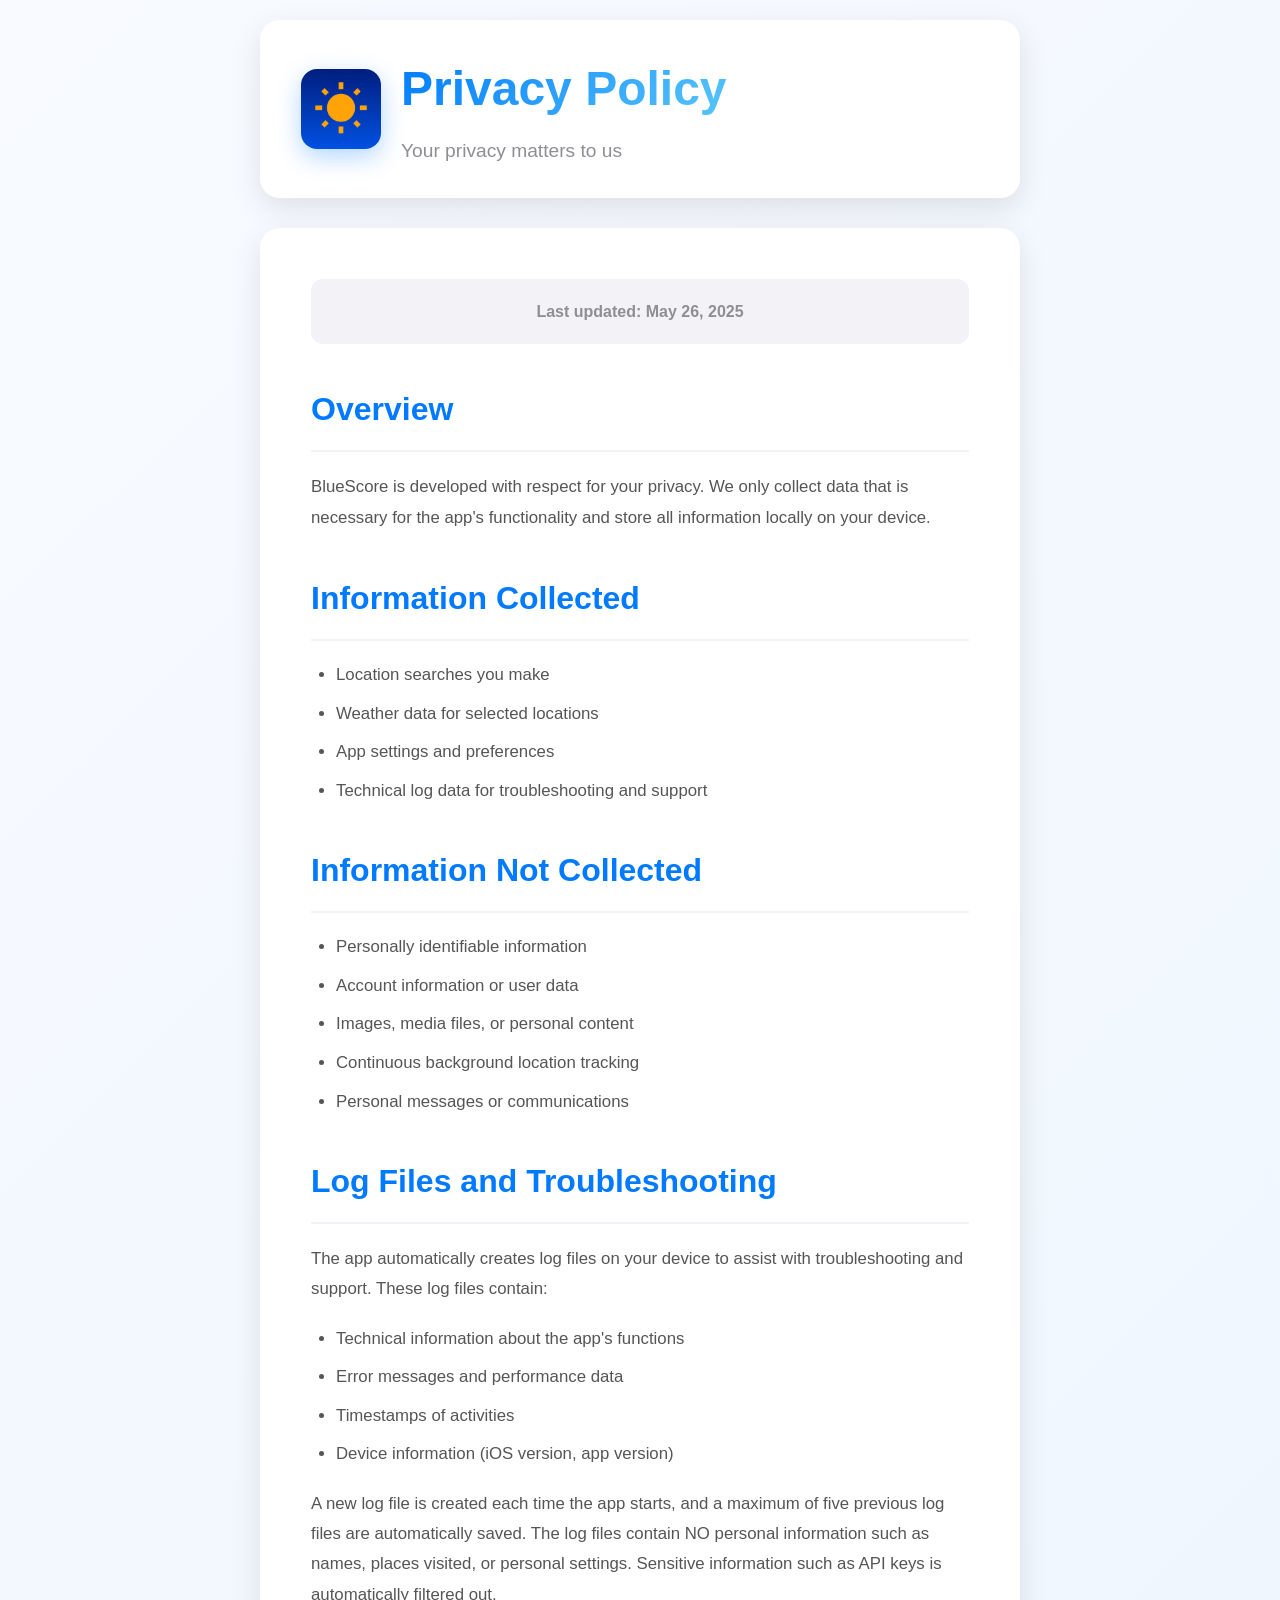
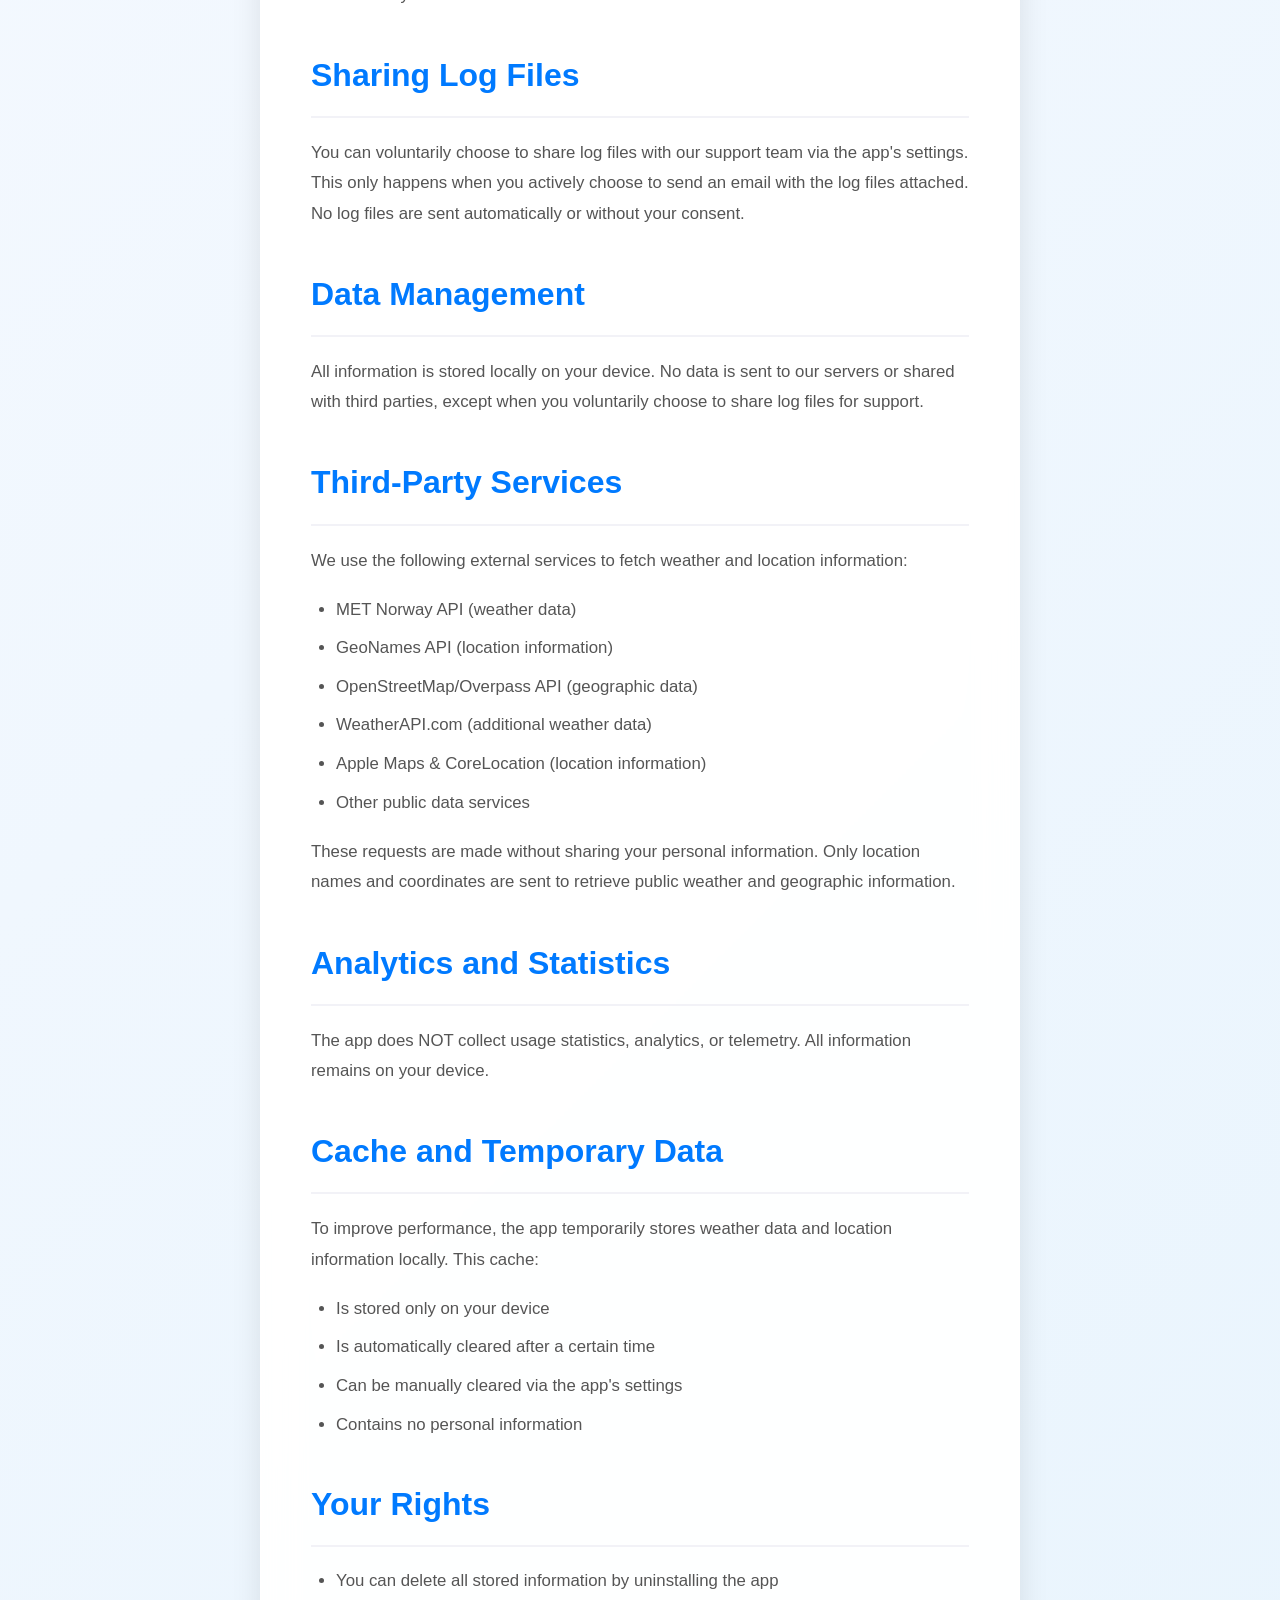
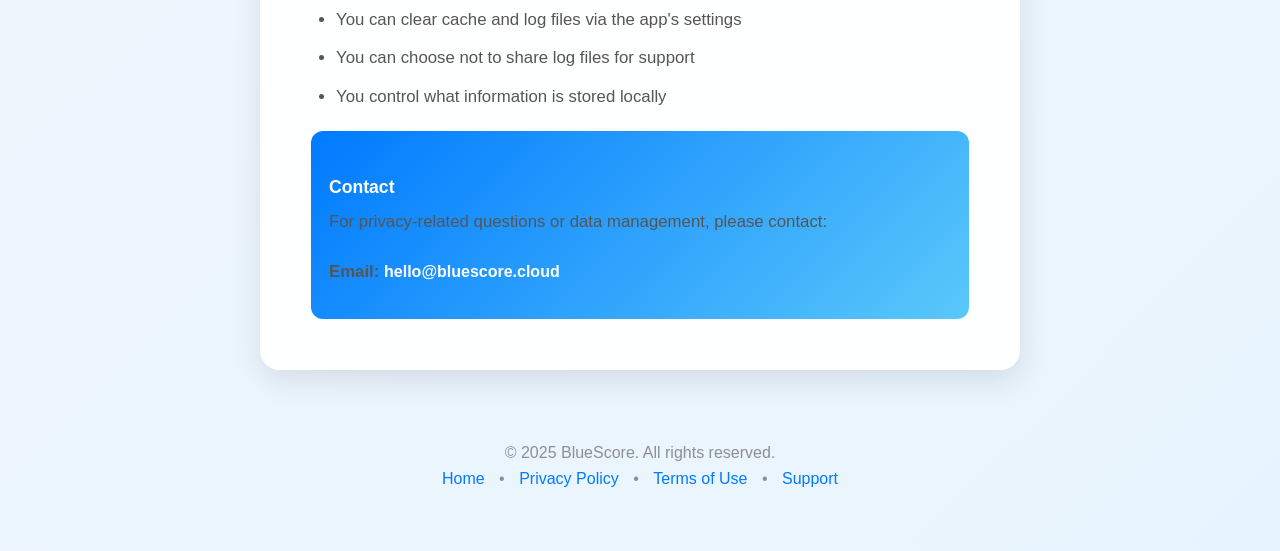
==== privacypolicy/index.html @ 76e1cf0b "Update index.html" ====
<!DOCTYPE html>
<html lang="en">
<head>
    <meta charset="UTF-8">
    <meta name="viewport" content="width=device-width, initial-scale=1.0">
    <title>Privacy Policy - BlueScore</title>
    <meta name="description" content="BlueScore Privacy Policy - Learn how we protect your privacy and handle data in our weather and travel app.">
    
    <!-- Open Graph / Facebook -->
    <meta property="og:type" content="website">
    <meta property="og:url" content="https://www.bluescore.cloud/privacypolicy/">
    <meta property="og:title" content="Privacy Policy - BlueScore">
    <meta property="og:description" content="BlueScore Privacy Policy - Learn how we protect your privacy and handle data in our weather and travel app.">
    <meta property="og:image" content="https://www.bluescore.cloud/BlueScore-iOS.png">

    <!-- Twitter -->
    <meta property="twitter:card" content="summary_large_image">
    <meta property="twitter:url" content="https://www.bluescore.cloud/privacypolicy/">
    <meta property="twitter:title" content="Privacy Policy - BlueScore">
    <meta property="twitter:description" content="BlueScore Privacy Policy - Learn how we protect your privacy and handle data in our weather and travel app.">
    <meta property="twitter:image" content="https://www.bluescore.cloud/BlueScore-iOS.png">

    <style>
        :root {
            --primary-blue: #007AFF;
            --secondary-blue: #5AC8FA;
            --dark-blue: #0051D5;
            --light-gray: #F2F2F7;
            --medium-gray: #8E8E93;
            --dark-gray: #1C1C1E;
            --white: #FFFFFF;
            --gradient: linear-gradient(135deg, var(--primary-blue) 0%, var(--secondary-blue) 100%);
        }

        * {
            margin: 0;
            padding: 0;
            box-sizing: border-box;
        }

        body {
            font-family: -apple-system, BlinkMacSystemFont, 'Segoe UI', Roboto, Oxygen, Ubuntu, Cantarell, sans-serif;
            line-height: 1.6;
            color: var(--dark-gray);
            background: linear-gradient(135deg, #f8faff 0%, #e8f4fd 100%);
            min-height: 100vh;
        }

        .container {
            max-width: 800px;
            margin: 0 auto;
            padding: 20px;
        }

        /* Header */
        .header {
            background: rgba(255, 255, 255, 0.95);
            backdrop-filter: blur(20px);
            border-radius: 20px;
            padding: 30px 40px;
            margin-bottom: 30px;
            box-shadow: 0 10px 30px rgba(0, 0, 0, 0.1);
            border: 1px solid rgba(255, 255, 255, 0.2);
            display: flex;
            align-items: center;
            gap: 20px;
        }

        .app-icon {
            width: 80px;
            height: 80px;
            border-radius: 16px;
            box-shadow: 0 8px 25px rgba(0, 122, 255, 0.3);
        }

        .header-content h1 {
            font-size: 3rem;
            font-weight: 800;
            background: var(--gradient);
            -webkit-background-clip: text;
            -webkit-text-fill-color: transparent;
            background-clip: text;
            margin-bottom: 8px;
        }

        .header-content p {
            color: var(--medium-gray);
            font-size: 1.2rem;
            font-weight: 500;
        }

        /* Main Content */
        .content {
            background: rgba(255, 255, 255, 0.95);
            backdrop-filter: blur(20px);
            border-radius: 20px;
            padding: 50px;
            box-shadow: 0 10px 30px rgba(0, 0, 0, 0.1);
            border: 1px solid rgba(255, 255, 255, 0.2);
            margin-bottom: 30px;
        }

        .content h2 {
            color: var(--primary-blue);
            font-size: 2rem;
            font-weight: 700;
            margin: 40px 0 20px 0;
            padding-bottom: 15px;
            border-bottom: 2px solid var(--light-gray);
        }

        .content h2:first-child {
            margin-top: 0;
        }

        .content h3 {
            color: var(--dark-gray);
            font-size: 1.4rem;
            font-weight: 600;
            margin: 30px 0 15px 0;
        }

        .content p {
            margin-bottom: 20px;
            color: #555;
            line-height: 1.8;
            font-size: 1.05rem;
        }

        .content ul {
            margin: 20px 0;
            padding-left: 25px;
        }

        .content li {
            margin-bottom: 10px;
            color: #555;
            line-height: 1.7;
            font-size: 1.05rem;
        }

        .last-updated {
            background: var(--light-gray);
            padding: 20px;
            border-radius: 12px;
            margin-bottom: 30px;
            font-weight: 600;
            color: var(--medium-gray);
            text-align: center;
        }

        .contact-info {
            background: var(--gradient);
            color: white;
            padding: 12px 18px;
            border-radius: 12px;
            margin-top: 15px;
        }

        .contact-info h3 {
            margin-bottom: 5px;
            color: white;
            font-size: 1.1rem;
        }

        .contact-info a {
            color: white;
            text-decoration: none;
            font-weight: 600;
            font-size: 1rem;
        }

        .contact-info a:hover {
            text-decoration: underline;
        }

        /* Footer */
        .footer {
            text-align: center;
            padding: 40px 20px;
            color: var(--medium-gray);
        }

        .footer a {
            color: var(--primary-blue);
            text-decoration: none;
            margin: 0 10px;
            font-weight: 500;
            transition: color 0.3s ease;
        }

        .footer a:hover {
            color: var(--dark-blue);
            text-decoration: underline;
        }

        /* Responsive Design */
        @media (max-width: 768px) {
            .container {
                padding: 15px;
            }

            .header {
                padding: 25px;
                flex-direction: column;
                text-align: center;
            }

            .header-content h1 {
                font-size: 2.2rem;
            }

            .content {
                padding: 30px;
            }

            .content h2 {
                font-size: 1.6rem;
            }
        }

        @media (max-width: 480px) {
            .header-content h1 {
                font-size: 1.8rem;
            }

            .content {
                padding: 25px;
            }

            .content h2 {
                font-size: 1.4rem;
            }
        }
    </style>
</head>
<body>
    <div class="container">
        <!-- Header -->
        <div class="header">
            <img src="BlueScore-iOS.png" alt="BlueScore App Icon" class="app-icon">
            <div class="header-content">
                <h1>Privacy Policy</h1>
                <p>Your privacy matters to us</p>
            </div>
        </div>

        <!-- Main Content -->
        <div class="content">
            <div class="last-updated">
                Last updated: May 26, 2025
            </div>

            <h2>Overview</h2>
            <p>BlueScore is developed with respect for your privacy. We only collect data that is necessary for the app's functionality and store all information locally on your device.</p>

            <h2>Information Collected</h2>
            <ul>
                <li>Location searches you make</li>
                <li>Weather data for selected locations</li>
                <li>App settings and preferences</li>
                <li>Technical log data for troubleshooting and support</li>
            </ul>

            <h2>Information Not Collected</h2>
            <ul>
                <li>Personally identifiable information</li>
                <li>Account information or user data</li>
                <li>Images, media files, or personal content</li>
                <li>Continuous background location tracking</li>
                <li>Personal messages or communications</li>
            </ul>

            <h2>Log Files and Troubleshooting</h2>
            <p>The app automatically creates log files on your device to assist with troubleshooting and support. These log files contain:</p>
            <ul>
                <li>Technical information about the app's functions</li>
                <li>Error messages and performance data</li>
                <li>Timestamps of activities</li>
                <li>Device information (iOS version, app version)</li>
            </ul>
            <p>A new log file is created each time the app starts, and a maximum of five previous log files are automatically saved. The log files contain NO personal information such as names, places visited, or personal settings. Sensitive information such as API keys is automatically filtered out.</p>

            <h2>Sharing Log Files</h2>
            <p>You can voluntarily choose to share log files with our support team via the app's settings. This only happens when you actively choose to send an email with the log files attached. No log files are sent automatically or without your consent.</p>

            <h2>Data Management</h2>
            <p>All information is stored locally on your device. No data is sent to our servers or shared with third parties, except when you voluntarily choose to share log files for support.</p>

            <h2>Third-Party Services</h2>
            <p>We use the following external services to fetch weather and location information:</p>
            <ul>
                <li>MET Norway API (weather data)</li>
                <li>GeoNames API (location information)</li>
                <li>OpenStreetMap/Overpass API (geographic data)</li>
                <li>WeatherAPI.com (additional weather data)</li>
                <li>Apple Maps & CoreLocation (location information)</li>
                <li>Other public data services</li>
            </ul>
            <p>These requests are made without sharing your personal information. Only location names and coordinates are sent to retrieve public weather and geographic information.</p>

            <h2>Analytics and Statistics</h2>
            <p>The app does NOT collect usage statistics, analytics, or telemetry. All information remains on your device.</p>

            <h2>Cache and Temporary Data</h2>
            <p>To improve performance, the app temporarily stores weather data and location information locally. This cache:</p>
            <ul>
                <li>Is stored only on your device</li>
                <li>Is automatically cleared after a certain time</li>
                <li>Can be manually cleared via the app's settings</li>
                <li>Contains no personal information</li>
            </ul>

            <h2>Your Rights</h2>
            <ul>
                <li>You can delete all stored information by uninstalling the app</li>
                <li>You can clear cache and log files via the app's settings</li>
                <li>You can choose not to share log files for support</li>
                <li>You control what information is stored locally</li>
            </ul>

            <div class="contact-info">
                <h3>Contact</h3>
                <p>For privacy-related questions or data management, please contact:</p>
                <p><strong>Email:</strong> <a href="mailto:hello@bluescore.cloud">hello@bluescore.cloud</a></p>
            </div>
        </div>

        <!-- Footer -->
        <div class="footer">
            <p>&copy; 2025 BlueScore. All rights reserved.</p>
            <p>
                <a href="../">Home</a> •
                <a href="https://www.bluescore.cloud/privacypolicy/">Privacy Policy</a> •
                <a href="https://www.bluescore.cloud/terms/">Terms of Use</a> •
                <a href="https://www.bluescore.cloud/support/">Support</a>
            </p>
        </div>
    </div>
</body>
</html>
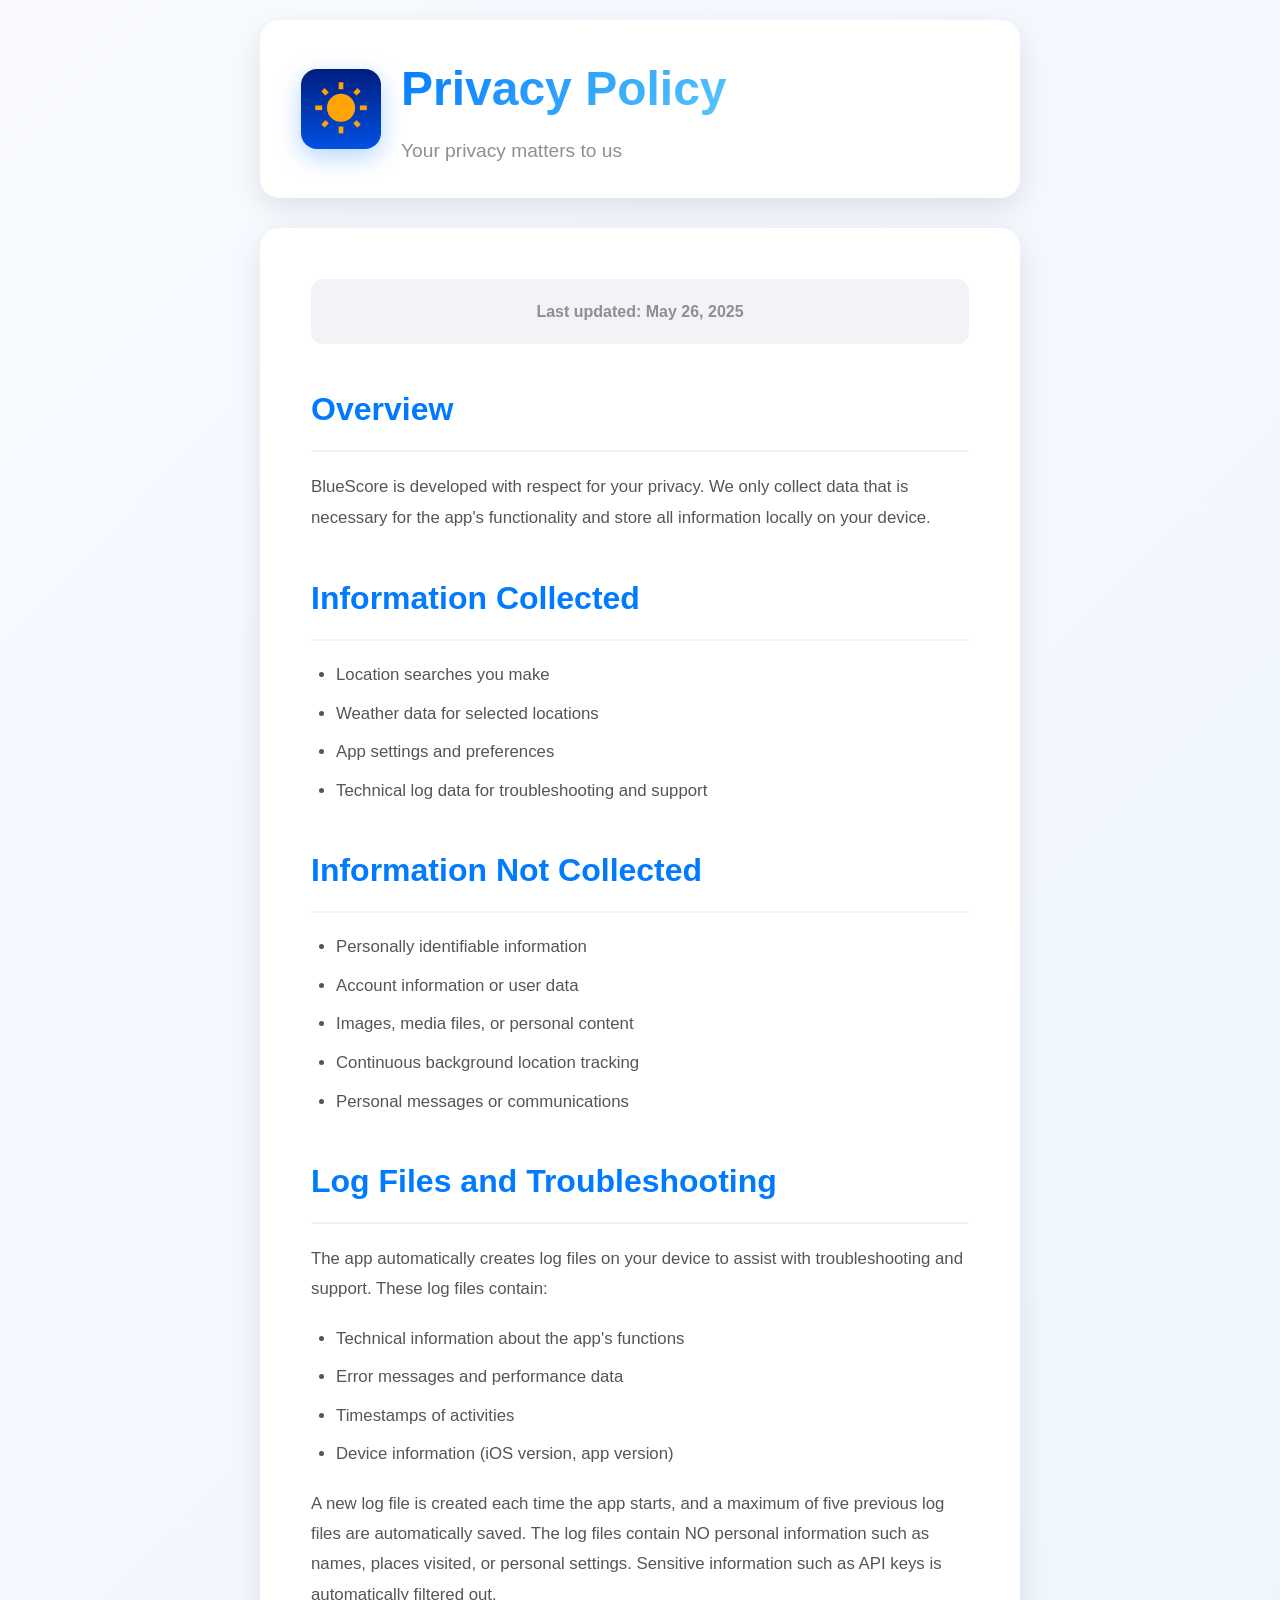
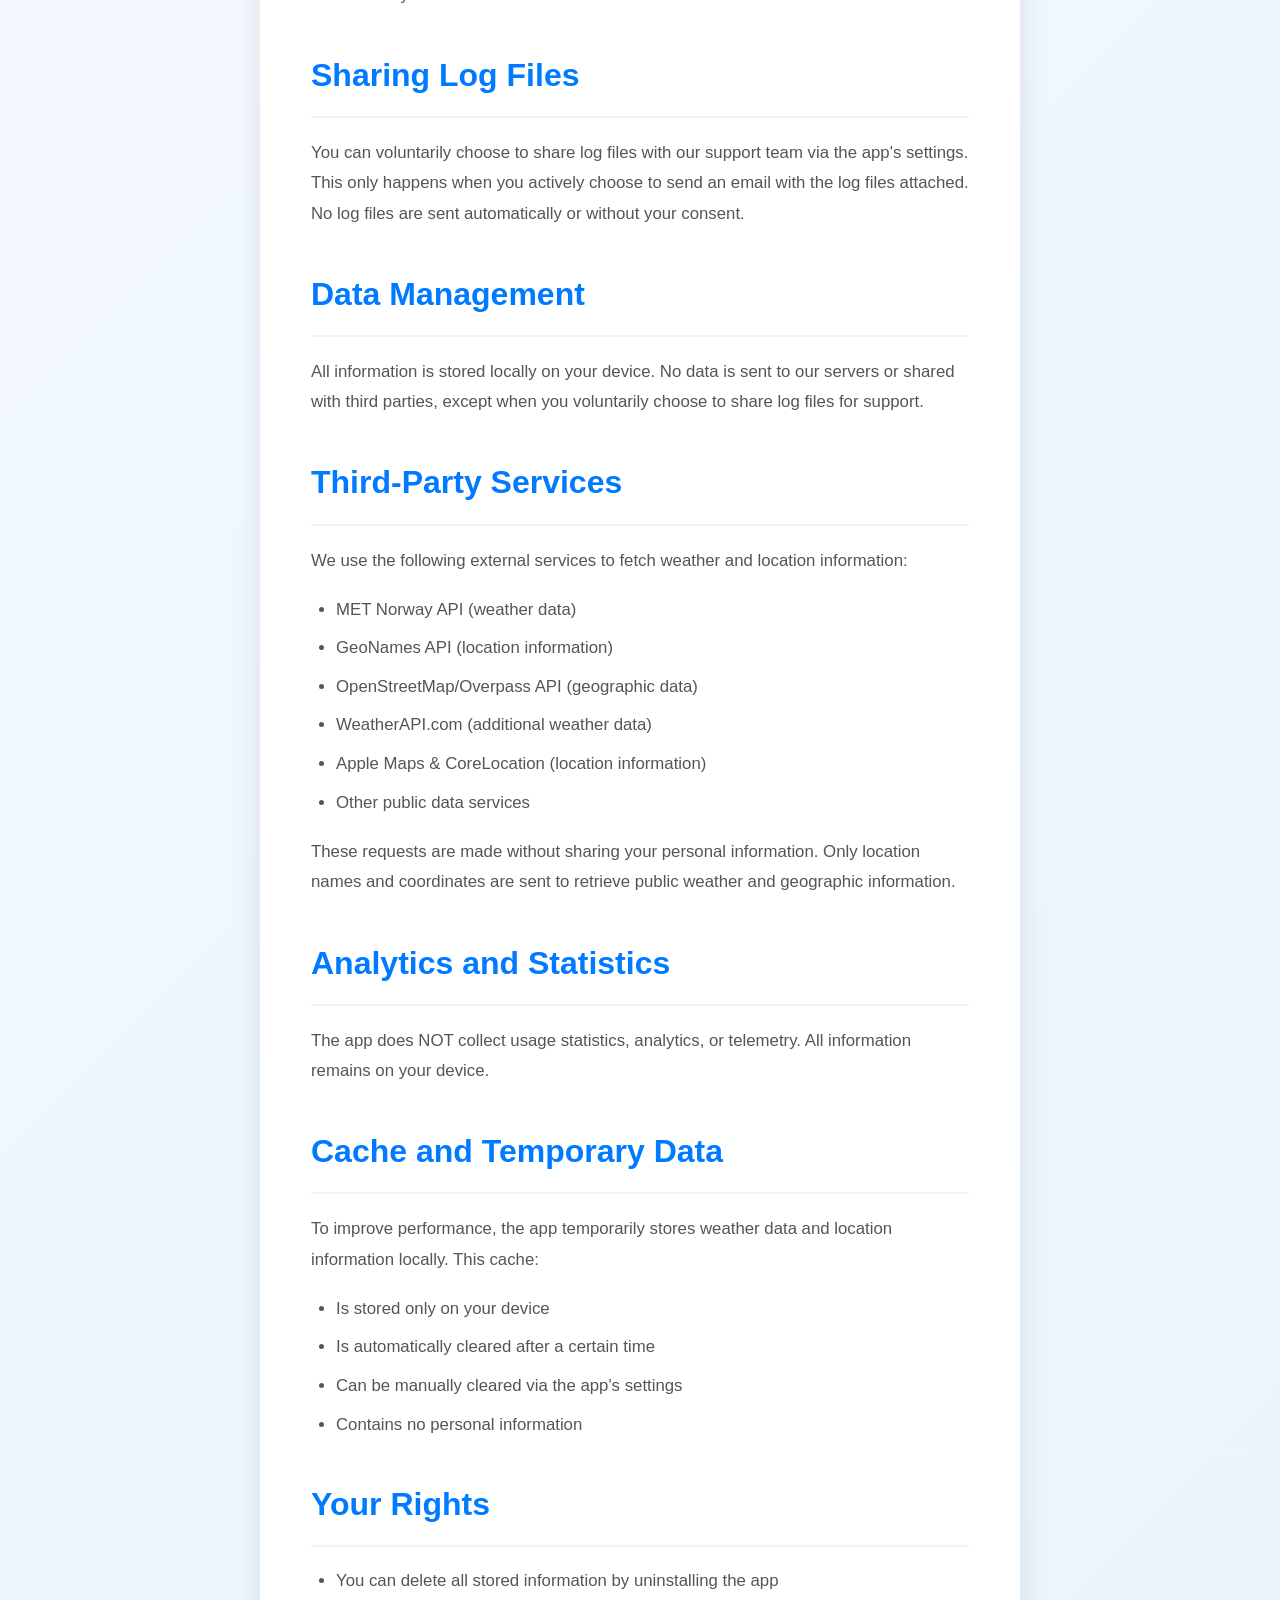
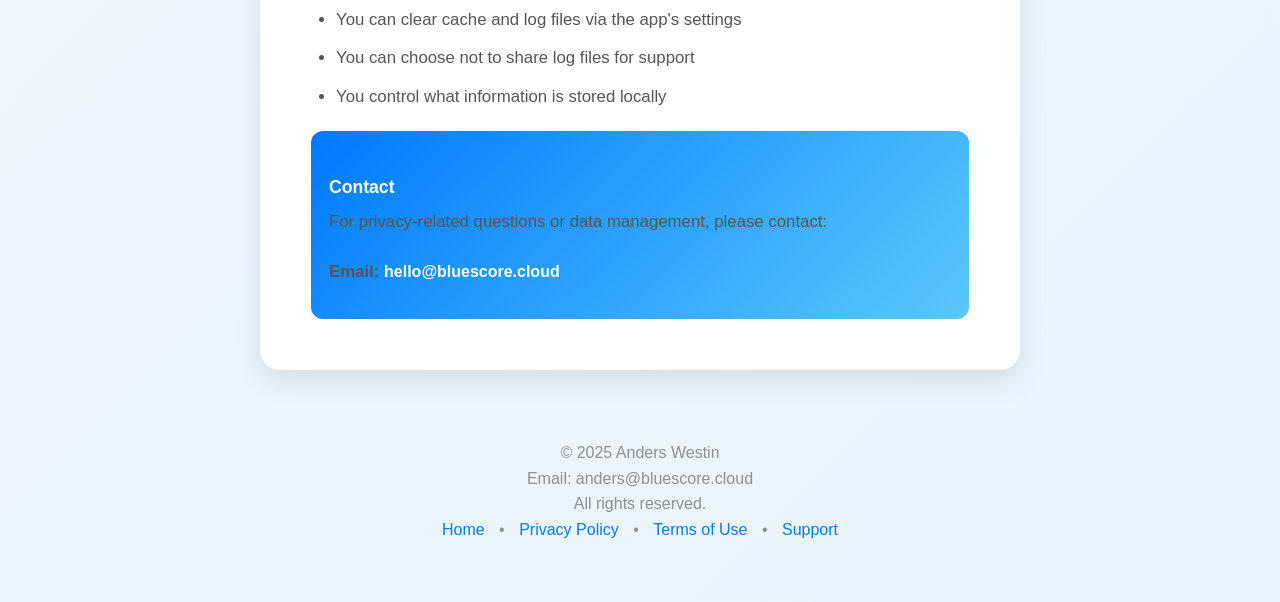
==== commit b35a7a5d: "Update index.html" ====
--- a/privacypolicy/index.html
+++ b/privacypolicy/index.html
@@ -328,7 +328,9 @@
 
         <!-- Footer -->
         <div class="footer">
-            <p>&copy; 2025 BlueScore. All rights reserved.</p>
+            <p>&copy; 2025 Anders Westin</p>
+            <p>Email: anders@bluescore.cloud</p>
+            <p>All rights reserved.</p>
             <p>
                 <a href="../">Home</a> •
                 <a href="https://www.bluescore.cloud/privacypolicy/">Privacy Policy</a> •
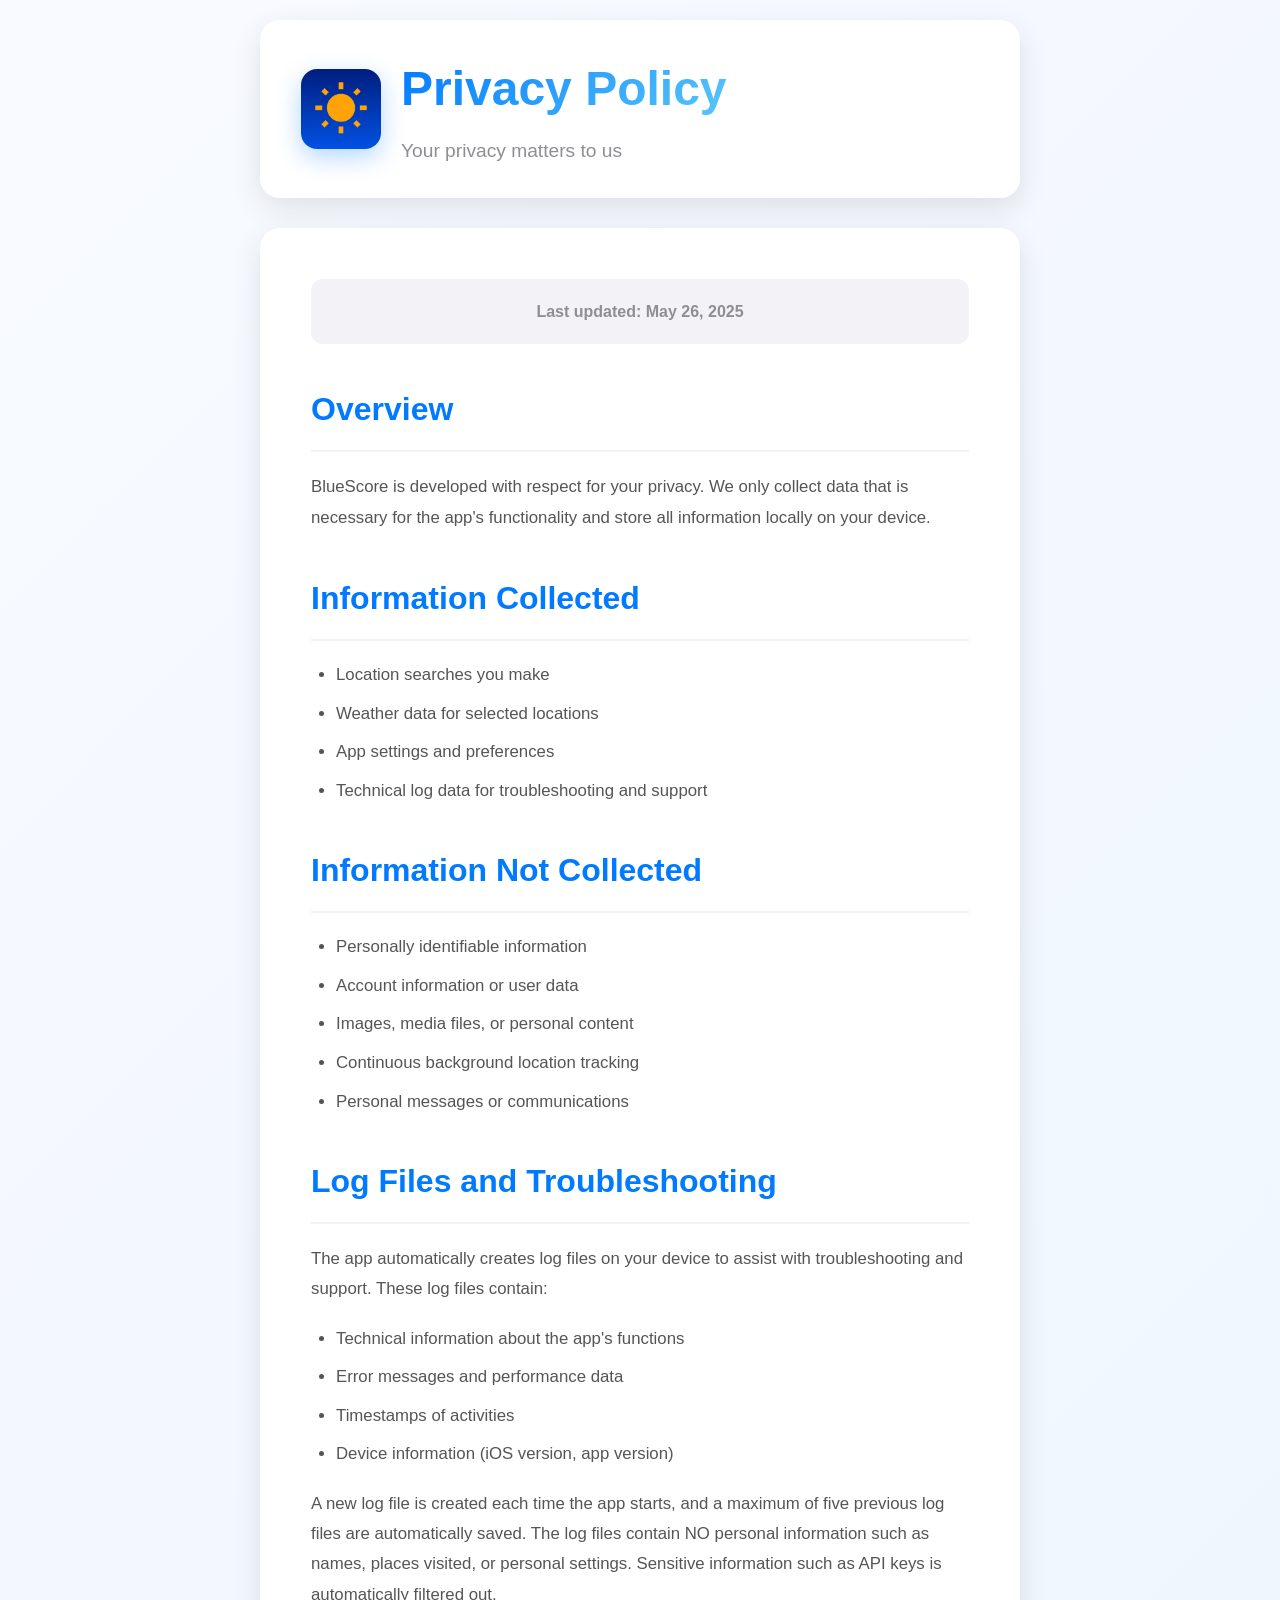
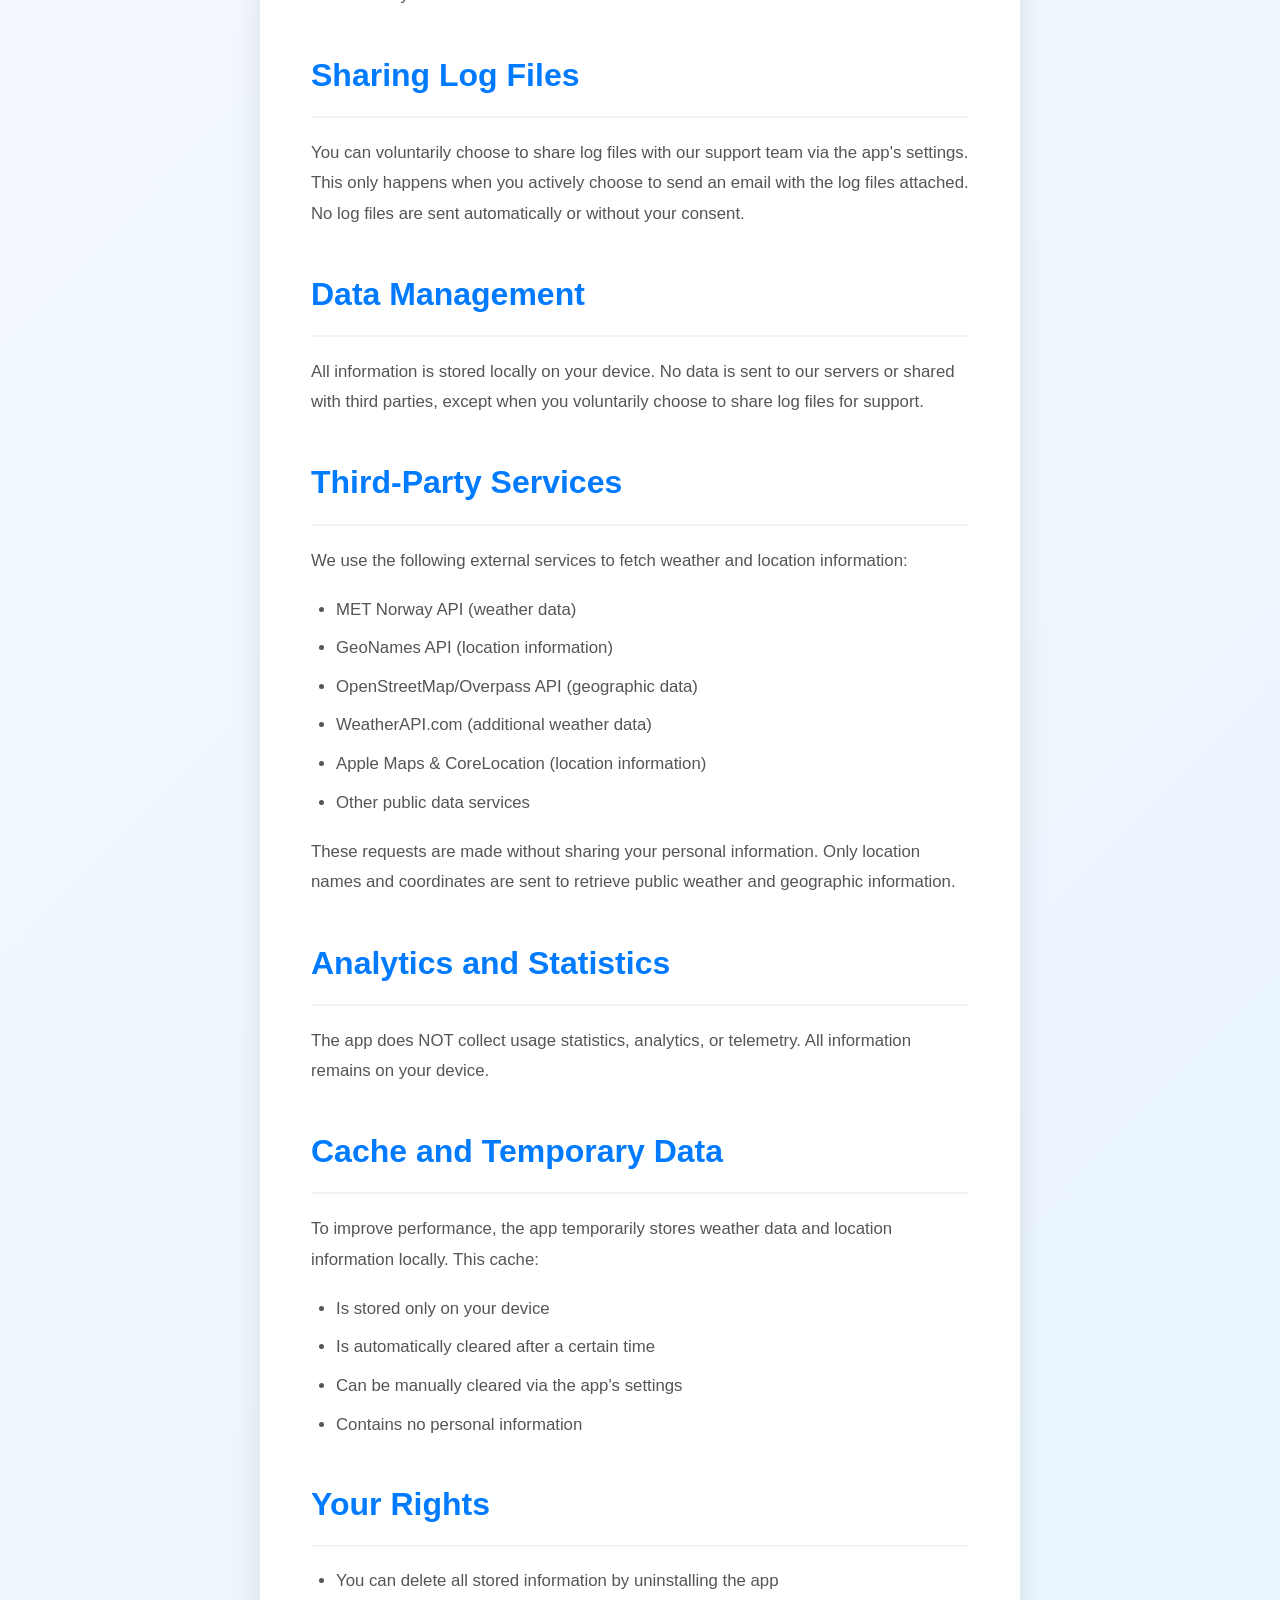
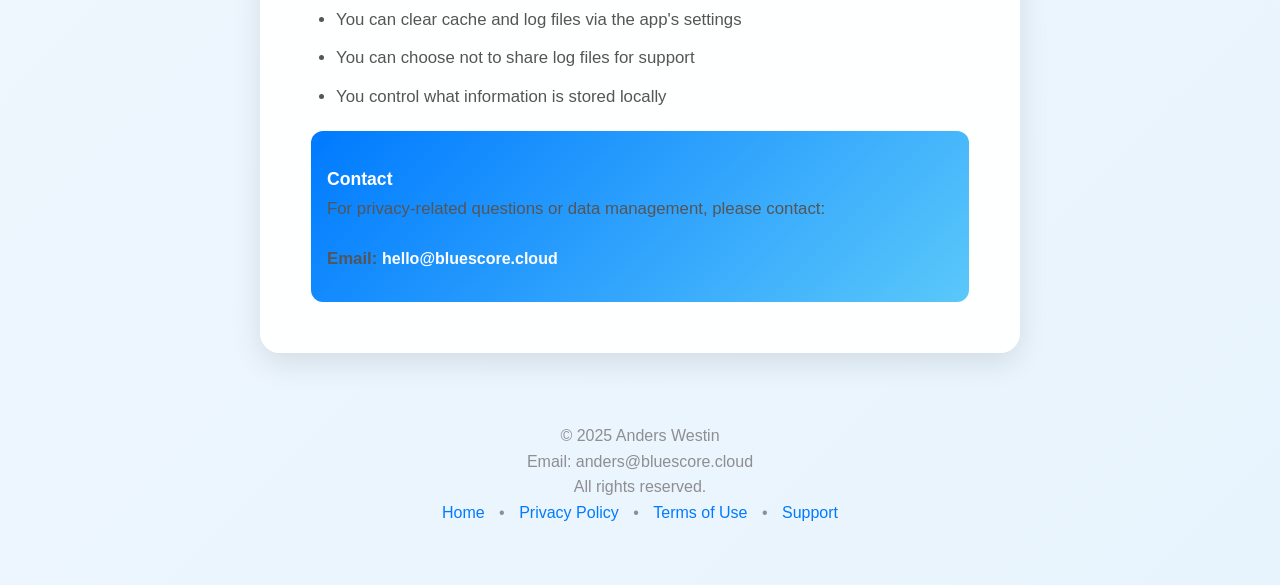
==== commit 793c8ad2: "Update index.html" ====
--- a/privacypolicy/index.html
+++ b/privacypolicy/index.html
@@ -152,15 +152,17 @@
         .contact-info {
             background: var(--gradient);
             color: white;
-            padding: 12px 18px;
+            padding: 8px 16px;
             border-radius: 12px;
             margin-top: 15px;
+            line-height: 1.3;
         }
 
         .contact-info h3 {
-            margin-bottom: 5px;
+            margin-bottom: 3px;
             color: white;
             font-size: 1.1rem;
+            line-height: 1.2;
         }
 
         .contact-info a {
@@ -168,6 +170,7 @@
             text-decoration: none;
             font-weight: 600;
             font-size: 1rem;
+            line-height: 1.2;
         }
 
         .contact-info a:hover {
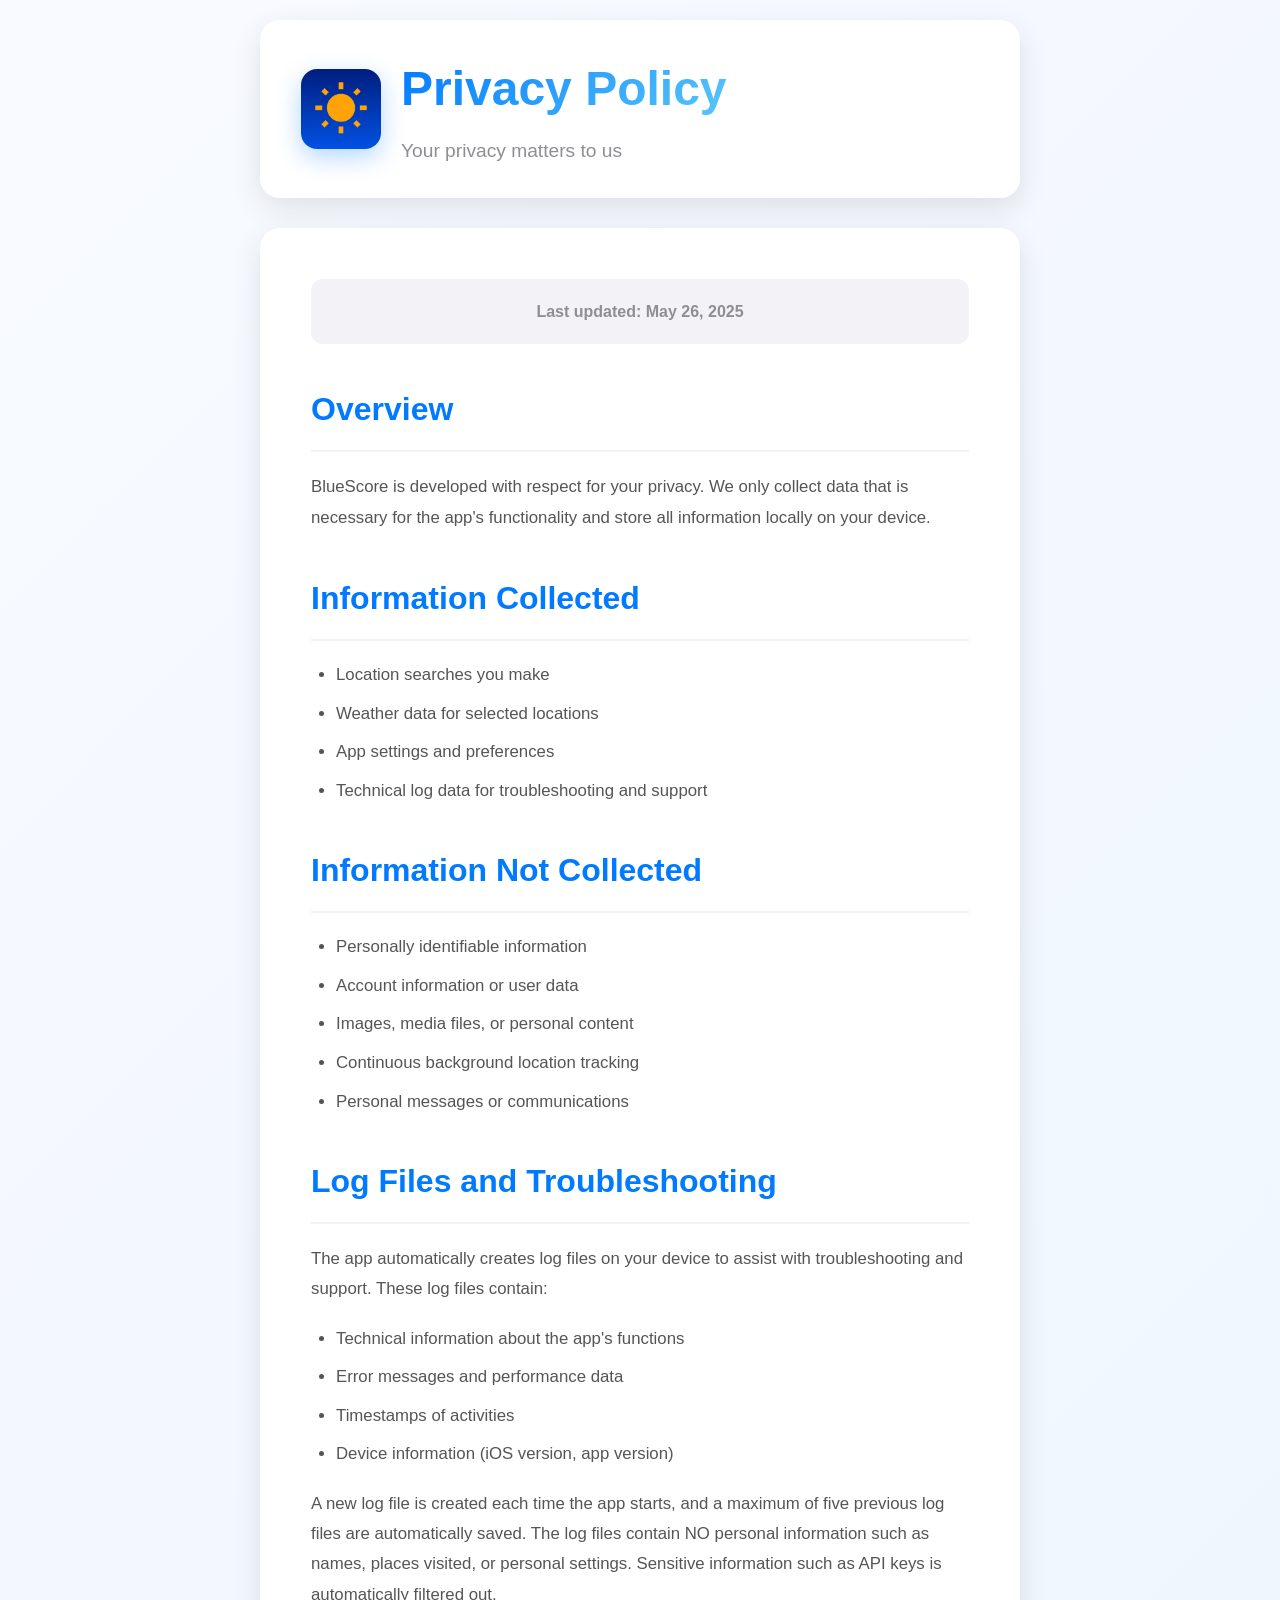
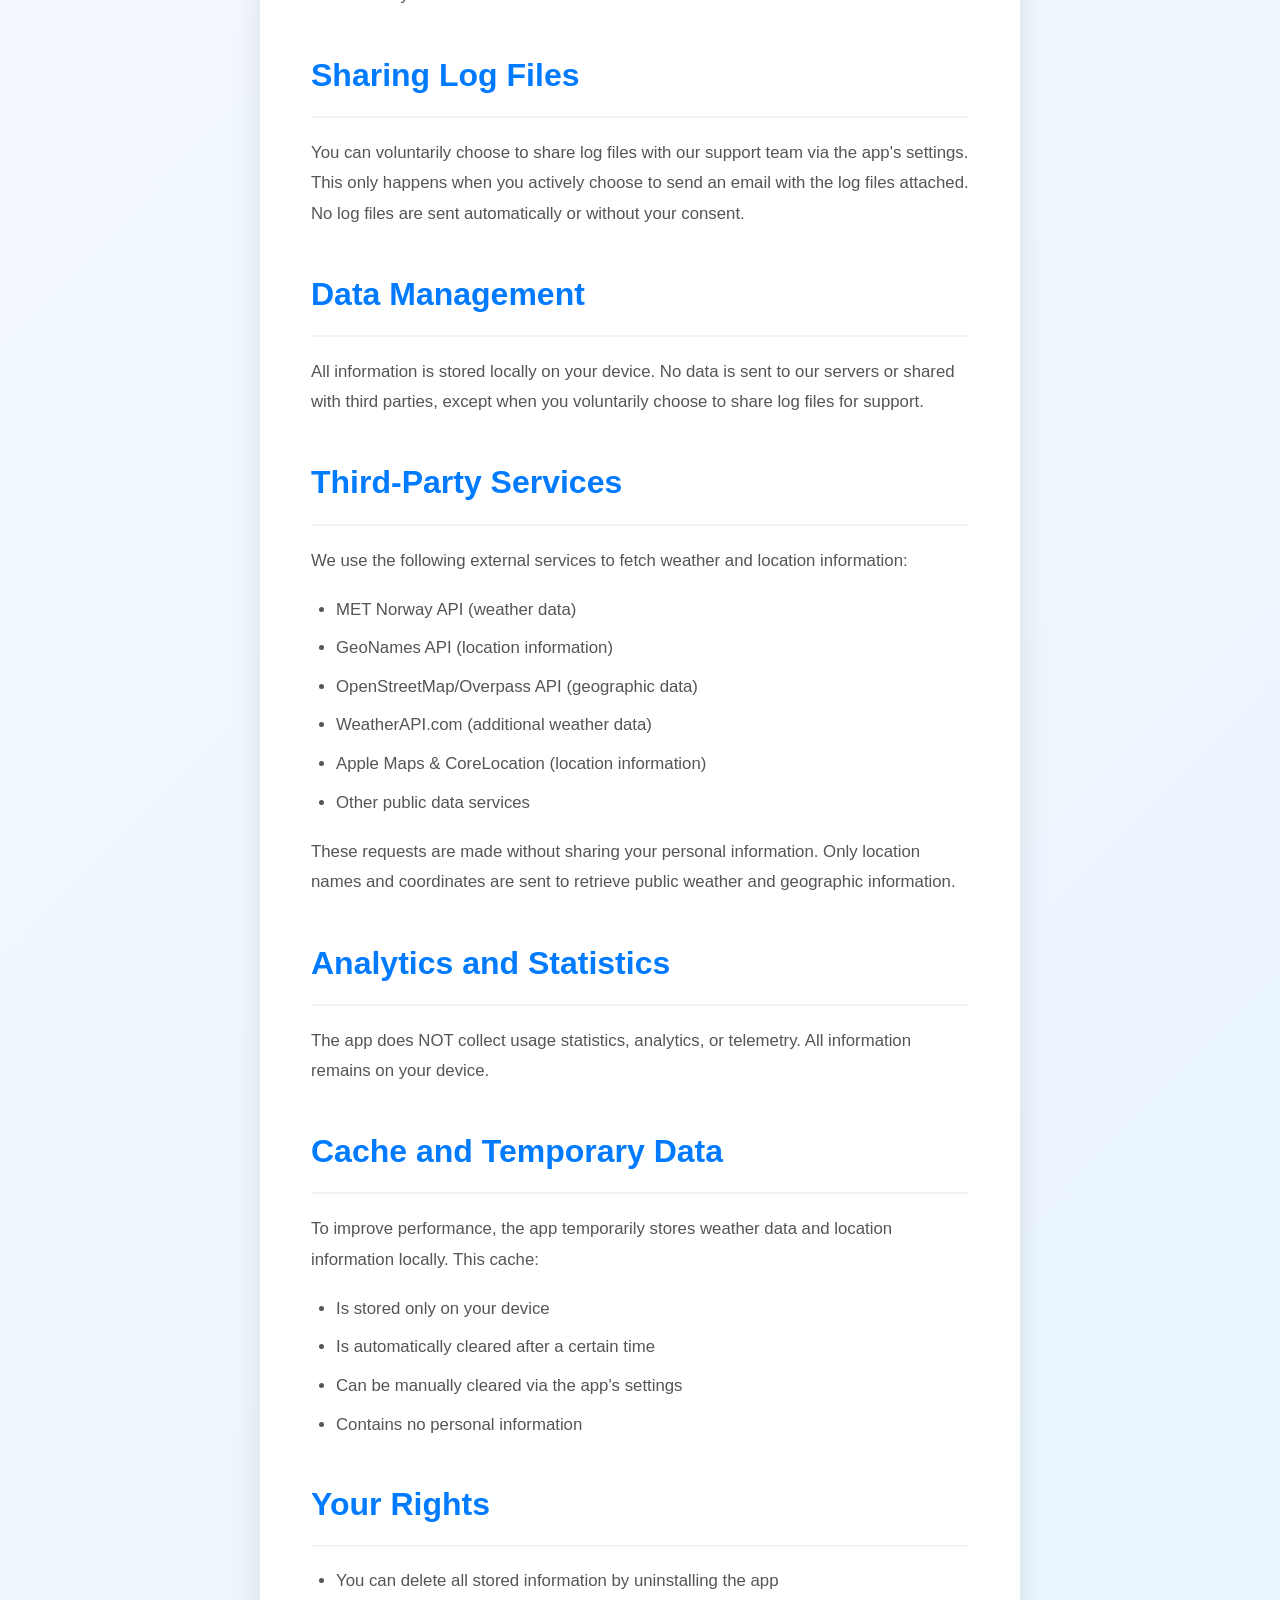
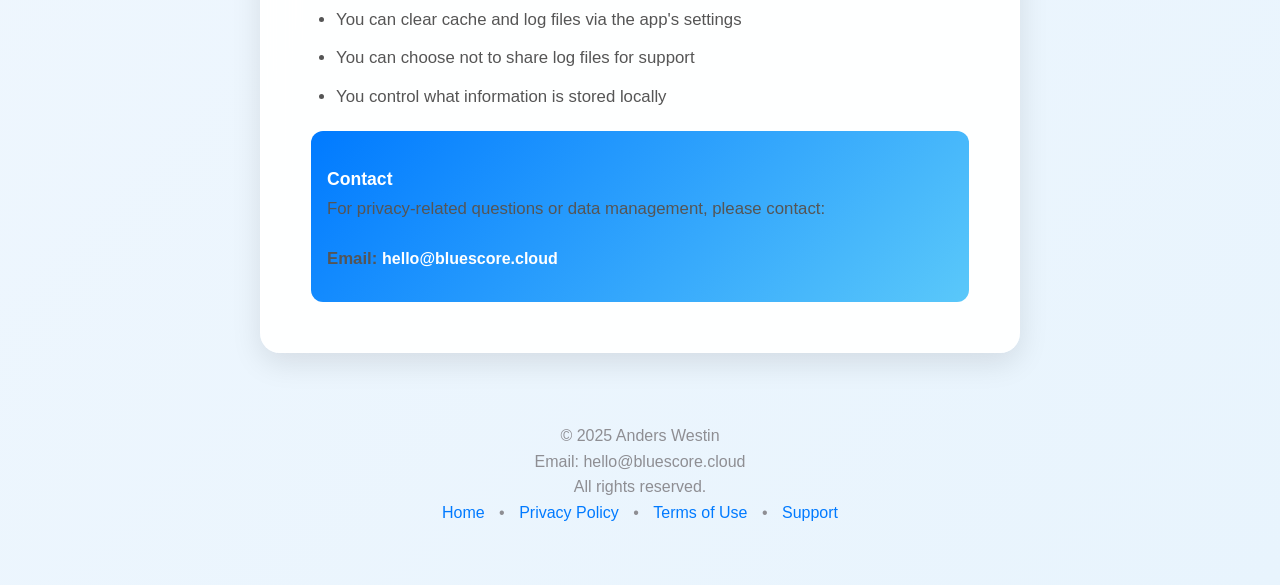
==== commit 65ff9233: "Update index.html" ====
--- a/privacypolicy/index.html
+++ b/privacypolicy/index.html
@@ -332,7 +332,7 @@
         <!-- Footer -->
         <div class="footer">
             <p>&copy; 2025 Anders Westin</p>
-            <p>Email: anders@bluescore.cloud</p>
+            <p>Email: hello@bluescore.cloud</p>
             <p>All rights reserved.</p>
             <p>
                 <a href="../">Home</a> •
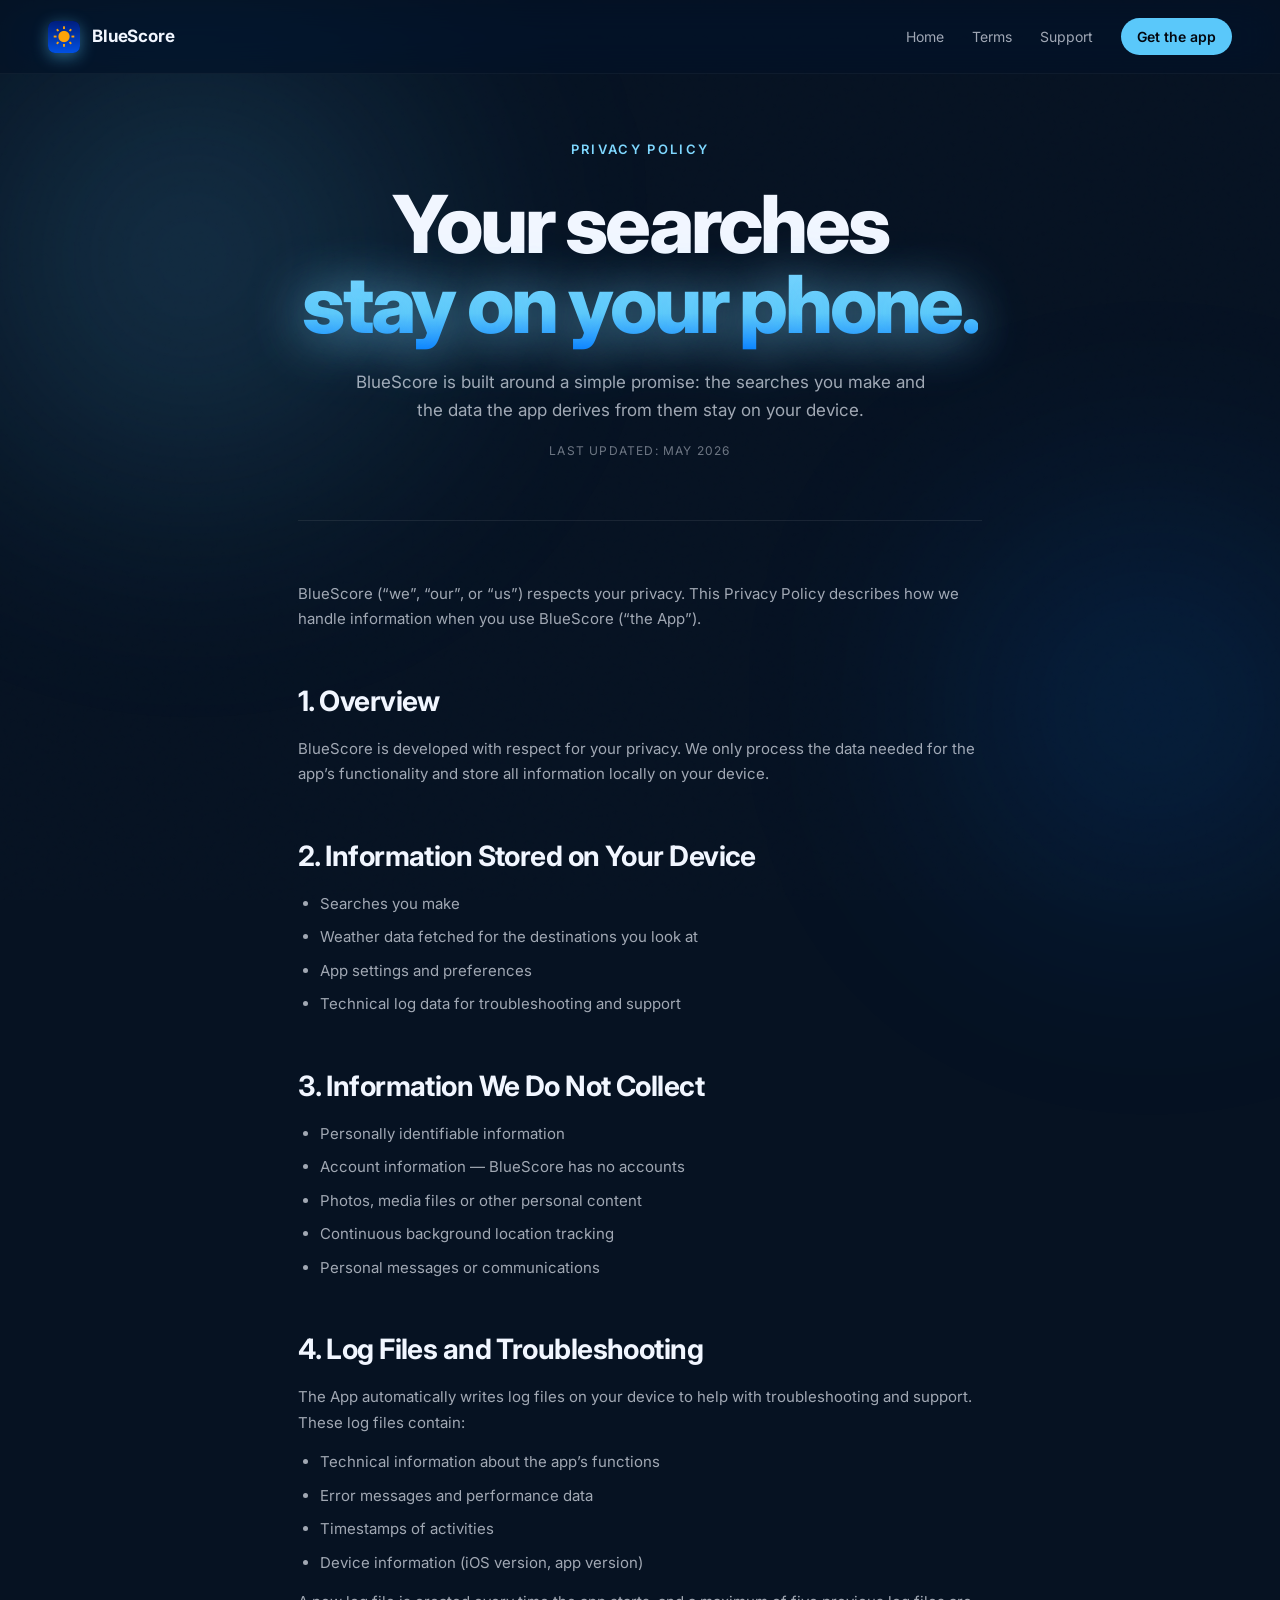
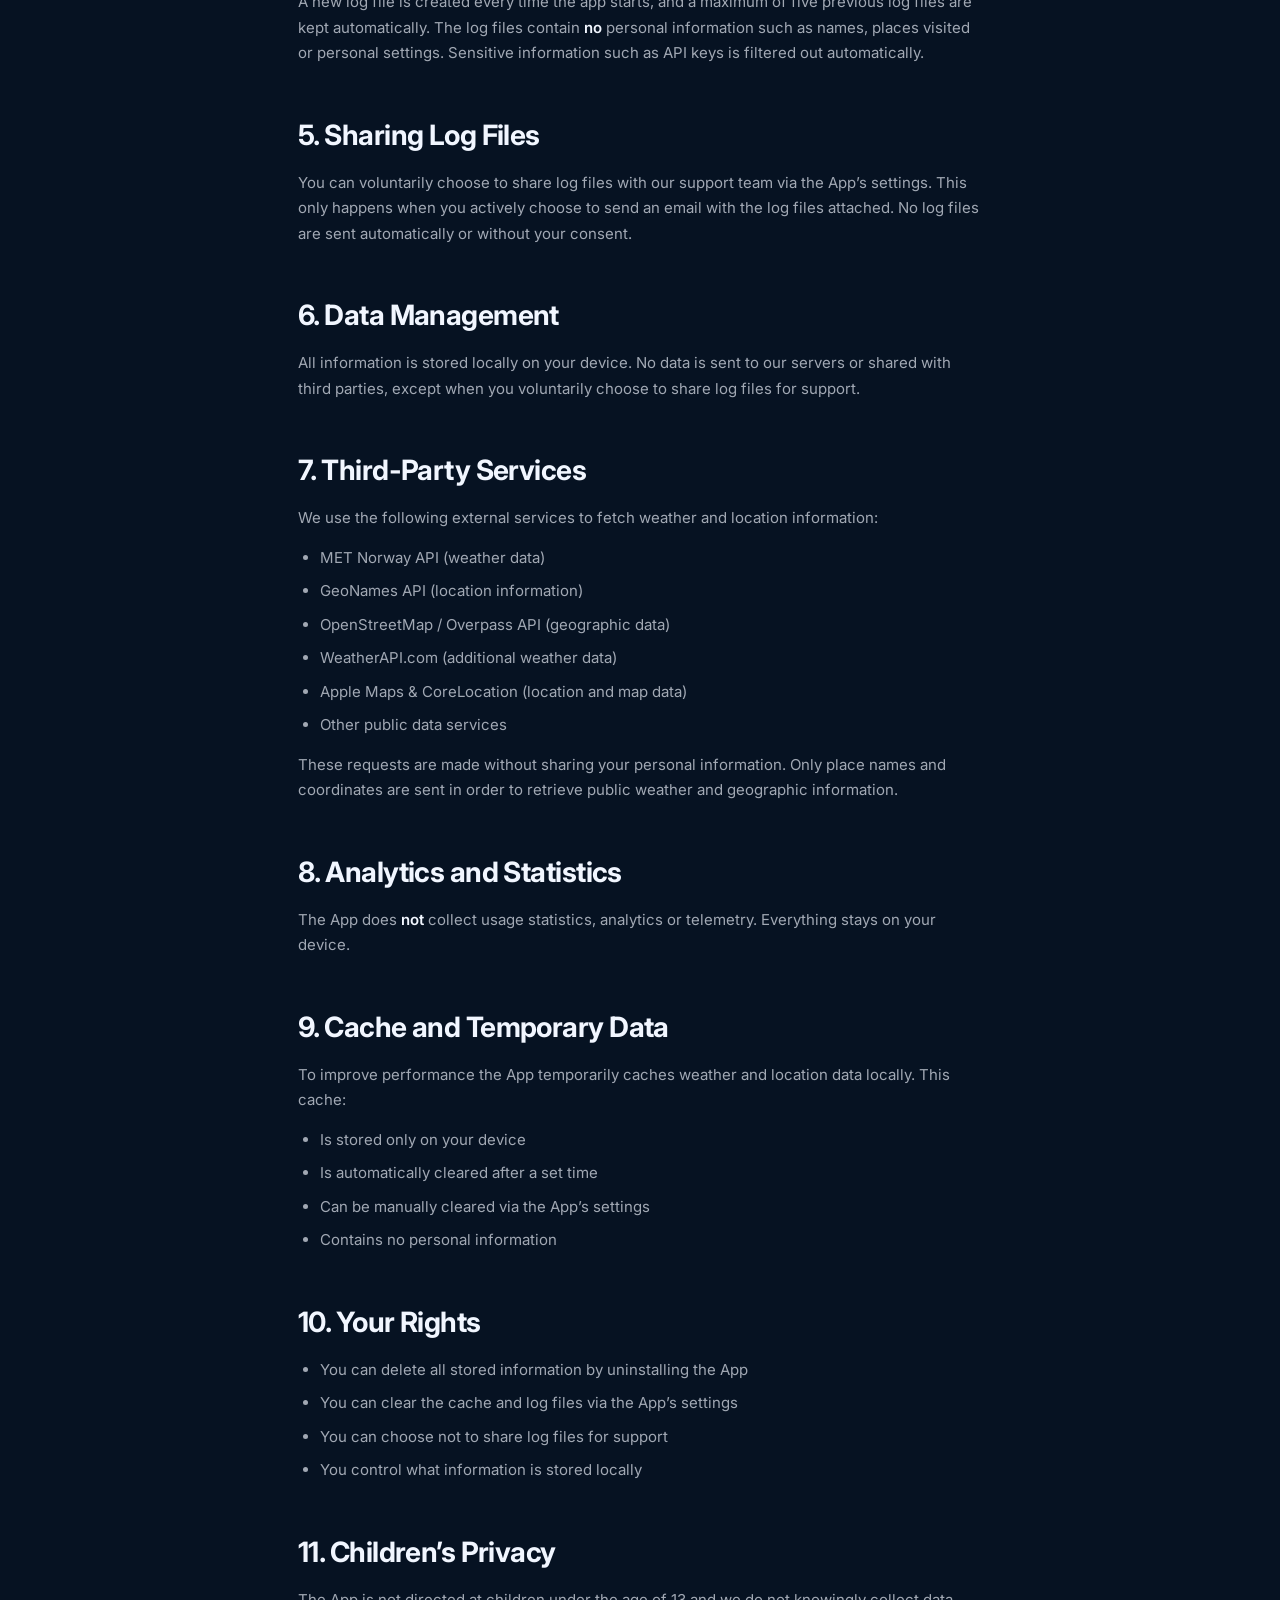
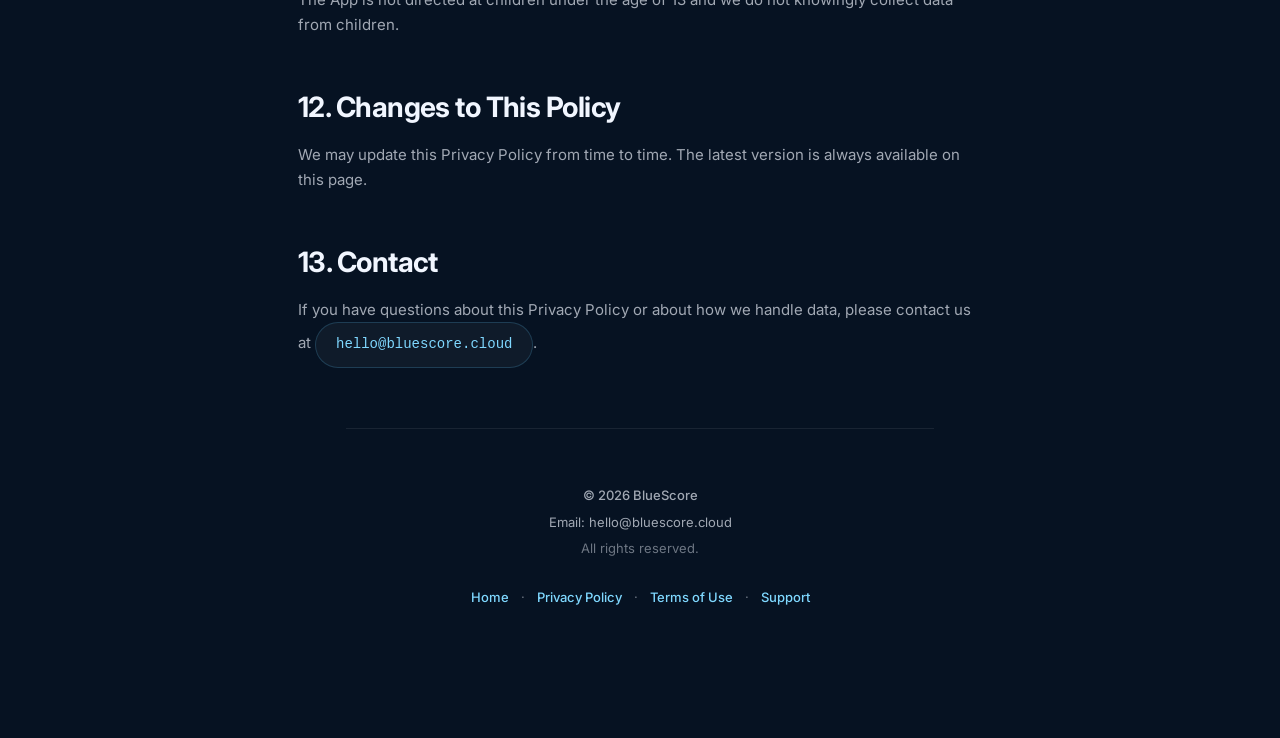
==== commit debc66d7: "Sync landing page from BlueScore@2e49e00 Source: andropandro/BlueScore (main) Commit: 2e49e00b39f9aa" ====
--- a/privacypolicy/index.html
+++ b/privacypolicy/index.html
@@ -1,346 +1,153 @@
 <!DOCTYPE html>
 <html lang="en">
 <head>
-    <meta charset="UTF-8">
-    <meta name="viewport" content="width=device-width, initial-scale=1.0">
-    <title>Privacy Policy - BlueScore</title>
-    <meta name="description" content="BlueScore Privacy Policy - Learn how we protect your privacy and handle data in our weather and travel app.">
-    
-    <!-- Open Graph / Facebook -->
-    <meta property="og:type" content="website">
-    <meta property="og:url" content="https://www.bluescore.cloud/privacypolicy/">
-    <meta property="og:title" content="Privacy Policy - BlueScore">
-    <meta property="og:description" content="BlueScore Privacy Policy - Learn how we protect your privacy and handle data in our weather and travel app.">
-    <meta property="og:image" content="https://www.bluescore.cloud/BlueScore-iOS.png">
+    <meta charset="UTF-8" />
+    <meta name="viewport" content="width=device-width, initial-scale=1.0" />
+    <title>Privacy Policy &mdash; BlueScore</title>
+    <meta name="description" content="BlueScore Privacy Policy. Your searches and weather data stay on your device, nothing is collected by us." />
+    <meta name="theme-color" content="#061222" />
 
-    <!-- Twitter -->
-    <meta property="twitter:card" content="summary_large_image">
-    <meta property="twitter:url" content="https://www.bluescore.cloud/privacypolicy/">
-    <meta property="twitter:title" content="Privacy Policy - BlueScore">
-    <meta property="twitter:description" content="BlueScore Privacy Policy - Learn how we protect your privacy and handle data in our weather and travel app.">
-    <meta property="twitter:image" content="https://www.bluescore.cloud/BlueScore-iOS.png">
-
-    <style>
-        :root {
-            --primary-blue: #007AFF;
-            --secondary-blue: #5AC8FA;
-            --dark-blue: #0051D5;
-            --light-gray: #F2F2F7;
-            --medium-gray: #8E8E93;
-            --dark-gray: #1C1C1E;
-            --white: #FFFFFF;
-            --gradient: linear-gradient(135deg, var(--primary-blue) 0%, var(--secondary-blue) 100%);
-        }
-
-        * {
-            margin: 0;
-            padding: 0;
-            box-sizing: border-box;
-        }
-
-        body {
-            font-family: -apple-system, BlinkMacSystemFont, 'Segoe UI', Roboto, Oxygen, Ubuntu, Cantarell, sans-serif;
-            line-height: 1.6;
-            color: var(--dark-gray);
-            background: linear-gradient(135deg, #f8faff 0%, #e8f4fd 100%);
-            min-height: 100vh;
-        }
-
-        .container {
-            max-width: 800px;
-            margin: 0 auto;
-            padding: 20px;
-        }
-
-        /* Header */
-        .header {
-            background: rgba(255, 255, 255, 0.95);
-            backdrop-filter: blur(20px);
-            border-radius: 20px;
-            padding: 30px 40px;
-            margin-bottom: 30px;
-            box-shadow: 0 10px 30px rgba(0, 0, 0, 0.1);
-            border: 1px solid rgba(255, 255, 255, 0.2);
-            display: flex;
-            align-items: center;
-            gap: 20px;
-        }
-
-        .app-icon {
-            width: 80px;
-            height: 80px;
-            border-radius: 16px;
-            box-shadow: 0 8px 25px rgba(0, 122, 255, 0.3);
-        }
-
-        .header-content h1 {
-            font-size: 3rem;
-            font-weight: 800;
-            background: var(--gradient);
-            -webkit-background-clip: text;
-            -webkit-text-fill-color: transparent;
-            background-clip: text;
-            margin-bottom: 8px;
-        }
-
-        .header-content p {
-            color: var(--medium-gray);
-            font-size: 1.2rem;
-            font-weight: 500;
-        }
-
-        /* Main Content */
-        .content {
-            background: rgba(255, 255, 255, 0.95);
-            backdrop-filter: blur(20px);
-            border-radius: 20px;
-            padding: 50px;
-            box-shadow: 0 10px 30px rgba(0, 0, 0, 0.1);
-            border: 1px solid rgba(255, 255, 255, 0.2);
-            margin-bottom: 30px;
-        }
-
-        .content h2 {
-            color: var(--primary-blue);
-            font-size: 2rem;
-            font-weight: 700;
-            margin: 40px 0 20px 0;
-            padding-bottom: 15px;
-            border-bottom: 2px solid var(--light-gray);
-        }
-
-        .content h2:first-child {
-            margin-top: 0;
-        }
-
-        .content h3 {
-            color: var(--dark-gray);
-            font-size: 1.4rem;
-            font-weight: 600;
-            margin: 30px 0 15px 0;
-        }
-
-        .content p {
-            margin-bottom: 20px;
-            color: #555;
-            line-height: 1.8;
-            font-size: 1.05rem;
-        }
-
-        .content ul {
-            margin: 20px 0;
-            padding-left: 25px;
-        }
-
-        .content li {
-            margin-bottom: 10px;
-            color: #555;
-            line-height: 1.7;
-            font-size: 1.05rem;
-        }
-
-        .last-updated {
-            background: var(--light-gray);
-            padding: 20px;
-            border-radius: 12px;
-            margin-bottom: 30px;
-            font-weight: 600;
-            color: var(--medium-gray);
-            text-align: center;
-        }
-
-        .contact-info {
-            background: var(--gradient);
-            color: white;
-            padding: 8px 16px;
-            border-radius: 12px;
-            margin-top: 15px;
-            line-height: 1.3;
-        }
-
-        .contact-info h3 {
-            margin-bottom: 3px;
-            color: white;
-            font-size: 1.1rem;
-            line-height: 1.2;
-        }
-
-        .contact-info a {
-            color: white;
-            text-decoration: none;
-            font-weight: 600;
-            font-size: 1rem;
-            line-height: 1.2;
-        }
-
-        .contact-info a:hover {
-            text-decoration: underline;
-        }
-
-        /* Footer */
-        .footer {
-            text-align: center;
-            padding: 40px 20px;
-            color: var(--medium-gray);
-        }
-
-        .footer a {
-            color: var(--primary-blue);
-            text-decoration: none;
-            margin: 0 10px;
-            font-weight: 500;
-            transition: color 0.3s ease;
-        }
-
-        .footer a:hover {
-            color: var(--dark-blue);
-            text-decoration: underline;
-        }
-
-        /* Responsive Design */
-        @media (max-width: 768px) {
-            .container {
-                padding: 15px;
-            }
-
-            .header {
-                padding: 25px;
-                flex-direction: column;
-                text-align: center;
-            }
-
-            .header-content h1 {
-                font-size: 2.2rem;
-            }
-
-            .content {
-                padding: 30px;
-            }
-
-            .content h2 {
-                font-size: 1.6rem;
-            }
-        }
-
-        @media (max-width: 480px) {
-            .header-content h1 {
-                font-size: 1.8rem;
-            }
-
-            .content {
-                padding: 25px;
-            }
-
-            .content h2 {
-                font-size: 1.4rem;
-            }
-        }
-    </style>
+    <link rel="icon" type="image/png" href="../BlueScore-iOS.png" />
+    <link rel="apple-touch-icon" href="../BlueScore-iOS.png" />
+    <link rel="stylesheet" href="../styles.css?v=3" />
+    <link rel="preconnect" href="https://fonts.googleapis.com" />
+    <link rel="preconnect" href="https://fonts.gstatic.com" crossorigin />
+    <link href="https://fonts.googleapis.com/css2?family=Inter:wght@300;400;500;600;700;800;900&display=swap" rel="stylesheet" />
 </head>
 <body>
-    <div class="container">
-        <!-- Header -->
-        <div class="header">
-            <img src="BlueScore-iOS.png" alt="BlueScore App Icon" class="app-icon">
-            <div class="header-content">
-                <h1>Privacy Policy</h1>
-                <p>Your privacy matters to us</p>
-            </div>
-        </div>
+    <div class="grain"></div>
+    <div class="ambient ambient--sky"></div>
+    <div class="ambient ambient--deep"></div>
 
-        <!-- Main Content -->
-        <div class="content">
-            <div class="last-updated">
-                Last updated: May 26, 2025
-            </div>
+    <header class="nav">
+        <a href="../" class="nav__brand">
+            <img src="../BlueScore-iOS.png" alt="" class="nav__icon" />
+            <span class="nav__name">BlueScore</span>
+        </a>
+        <nav class="nav__links">
+            <a href="../">Home</a>
+            <a href="../terms/">Terms</a>
+            <a href="../support/">Support</a>
+            <a href="https://apps.apple.com/app/bluescore/id6744608825" class="nav__cta" target="_blank" rel="noopener">Get the app</a>
+        </nav>
+    </header>
 
-            <h2>Overview</h2>
-            <p>BlueScore is developed with respect for your privacy. We only collect data that is necessary for the app's functionality and store all information locally on your device.</p>
+    <main class="legal">
+        <section class="legal__hero">
+            <p class="eyebrow eyebrow--center">Privacy policy</p>
+            <h1 class="legal__title">Your searches<br /><span class="legal__title-glow">stay on your phone.</span></h1>
+            <p class="legal__lede">
+                BlueScore is built around a simple promise: the searches you make and the data the app derives from them stay on your device.
+            </p>
+            <p class="legal__updated">Last updated: May 2026</p>
+        </section>
 
-            <h2>Information Collected</h2>
+        <section class="legal__body">
+
+            <p>
+                BlueScore (&ldquo;we&rdquo;, &ldquo;our&rdquo;, or &ldquo;us&rdquo;) respects your privacy. This Privacy Policy describes how we handle information when you use BlueScore (&ldquo;the App&rdquo;).
+            </p>
+
+            <h2>1. Overview</h2>
+            <p>
+                BlueScore is developed with respect for your privacy. We only process the data needed for the app&rsquo;s functionality and store all information locally on your device.
+            </p>
+
+            <h2>2. Information Stored on Your Device</h2>
             <ul>
-                <li>Location searches you make</li>
-                <li>Weather data for selected locations</li>
+                <li>Searches you make</li>
+                <li>Weather data fetched for the destinations you look at</li>
                 <li>App settings and preferences</li>
                 <li>Technical log data for troubleshooting and support</li>
             </ul>
 
-            <h2>Information Not Collected</h2>
+            <h2>3. Information We Do Not Collect</h2>
             <ul>
                 <li>Personally identifiable information</li>
-                <li>Account information or user data</li>
-                <li>Images, media files, or personal content</li>
+                <li>Account information &mdash; BlueScore has no accounts</li>
+                <li>Photos, media files or other personal content</li>
                 <li>Continuous background location tracking</li>
                 <li>Personal messages or communications</li>
             </ul>
 
-            <h2>Log Files and Troubleshooting</h2>
-            <p>The app automatically creates log files on your device to assist with troubleshooting and support. These log files contain:</p>
+            <h2>4. Log Files and Troubleshooting</h2>
+            <p>The App automatically writes log files on your device to help with troubleshooting and support. These log files contain:</p>
             <ul>
-                <li>Technical information about the app's functions</li>
+                <li>Technical information about the app&rsquo;s functions</li>
                 <li>Error messages and performance data</li>
                 <li>Timestamps of activities</li>
                 <li>Device information (iOS version, app version)</li>
             </ul>
-            <p>A new log file is created each time the app starts, and a maximum of five previous log files are automatically saved. The log files contain NO personal information such as names, places visited, or personal settings. Sensitive information such as API keys is automatically filtered out.</p>
+            <p>A new log file is created every time the app starts, and a maximum of five previous log files are kept automatically. The log files contain <strong>no</strong> personal information such as names, places visited or personal settings. Sensitive information such as API keys is filtered out automatically.</p>
 
-            <h2>Sharing Log Files</h2>
-            <p>You can voluntarily choose to share log files with our support team via the app's settings. This only happens when you actively choose to send an email with the log files attached. No log files are sent automatically or without your consent.</p>
+            <h2>5. Sharing Log Files</h2>
+            <p>You can voluntarily choose to share log files with our support team via the App&rsquo;s settings. This only happens when you actively choose to send an email with the log files attached. No log files are sent automatically or without your consent.</p>
 
-            <h2>Data Management</h2>
+            <h2>6. Data Management</h2>
             <p>All information is stored locally on your device. No data is sent to our servers or shared with third parties, except when you voluntarily choose to share log files for support.</p>
 
-            <h2>Third-Party Services</h2>
+            <h2>7. Third-Party Services</h2>
             <p>We use the following external services to fetch weather and location information:</p>
             <ul>
                 <li>MET Norway API (weather data)</li>
                 <li>GeoNames API (location information)</li>
-                <li>OpenStreetMap/Overpass API (geographic data)</li>
+                <li>OpenStreetMap / Overpass API (geographic data)</li>
                 <li>WeatherAPI.com (additional weather data)</li>
-                <li>Apple Maps & CoreLocation (location information)</li>
+                <li>Apple Maps &amp; CoreLocation (location and map data)</li>
                 <li>Other public data services</li>
             </ul>
-            <p>These requests are made without sharing your personal information. Only location names and coordinates are sent to retrieve public weather and geographic information.</p>
+            <p>These requests are made without sharing your personal information. Only place names and coordinates are sent in order to retrieve public weather and geographic information.</p>
 
-            <h2>Analytics and Statistics</h2>
-            <p>The app does NOT collect usage statistics, analytics, or telemetry. All information remains on your device.</p>
+            <h2>8. Analytics and Statistics</h2>
+            <p>The App does <strong>not</strong> collect usage statistics, analytics or telemetry. Everything stays on your device.</p>
 
-            <h2>Cache and Temporary Data</h2>
-            <p>To improve performance, the app temporarily stores weather data and location information locally. This cache:</p>
+            <h2>9. Cache and Temporary Data</h2>
+            <p>To improve performance the App temporarily caches weather and location data locally. This cache:</p>
             <ul>
                 <li>Is stored only on your device</li>
-                <li>Is automatically cleared after a certain time</li>
-                <li>Can be manually cleared via the app's settings</li>
+                <li>Is automatically cleared after a set time</li>
+                <li>Can be manually cleared via the App&rsquo;s settings</li>
                 <li>Contains no personal information</li>
             </ul>
 
-            <h2>Your Rights</h2>
+            <h2>10. Your Rights</h2>
             <ul>
-                <li>You can delete all stored information by uninstalling the app</li>
-                <li>You can clear cache and log files via the app's settings</li>
+                <li>You can delete all stored information by uninstalling the App</li>
+                <li>You can clear the cache and log files via the App&rsquo;s settings</li>
                 <li>You can choose not to share log files for support</li>
                 <li>You control what information is stored locally</li>
             </ul>
 
-            <div class="contact-info">
-                <h3>Contact</h3>
-                <p>For privacy-related questions or data management, please contact:</p>
-                <p><strong>Email:</strong> <a href="mailto:hello@bluescore.cloud">hello@bluescore.cloud</a></p>
-            </div>
-        </div>
+            <h2>11. Children&rsquo;s Privacy</h2>
+            <p>The App is not directed at children under the age of 13 and we do not knowingly collect data from children.</p>
 
-        <!-- Footer -->
-        <div class="footer">
-            <p>&copy; 2025 Anders Westin</p>
-            <p>Email: hello@bluescore.cloud</p>
-            <p>All rights reserved.</p>
+            <h2>12. Changes to This Policy</h2>
+            <p>We may update this Privacy Policy from time to time. The latest version is always available on this page.</p>
+
+            <h2>13. Contact</h2>
             <p>
-                <a href="../">Home</a> •
-                <a href="https://www.bluescore.cloud/privacypolicy/">Privacy Policy</a> •
-                <a href="https://www.bluescore.cloud/terms/">Terms of Use</a> •
-                <a href="https://www.bluescore.cloud/support/">Support</a>
+                If you have questions about this Privacy Policy or about how we handle data, please contact us at
+                <a href="mailto:hello@bluescore.cloud" class="legal__contact">hello@bluescore.cloud</a>.
             </p>
-        </div>
-    </div>
+
+        </section>
+
+        <footer class="footer">
+            <p class="footer__copyright">&copy; 2026 BlueScore</p>
+            <p>Email: <a href="mailto:hello@bluescore.cloud">hello@bluescore.cloud</a></p>
+            <p class="footer__sub">All rights reserved.</p>
+            <p class="footer__links">
+                <a href="../">Home</a>
+                <span class="footer__sep">&middot;</span>
+                <a href="../privacypolicy/">Privacy Policy</a>
+                <span class="footer__sep">&middot;</span>
+                <a href="../terms/">Terms of Use</a>
+                <span class="footer__sep">&middot;</span>
+                <a href="../support/">Support</a>
+            </p>
+        </footer>
+    </main>
+
+    <script src="../script.js" defer></script>
 </body>
-</html> 
+</html>
--- a/styles.css
+++ b/styles.css
@@ -0,0 +1,1293 @@
+/* =========================================================================
+   BlueScore Landing Page
+   Inspired by spectre.cam, adapted to BlueScore's blue/cyan sky identity.
+   Same architecture as the Run2Beat landing page so the two sites stay
+   visually consistent across apps.
+   ========================================================================= */
+
+:root {
+    /* =====================================================================
+       ACCENT COLOUR — change ONLY the three RGB triplets below to recolour
+       the entire site. Everything else (gradients, glows, hover states,
+       transparent washes) is derived from these tokens via rgb() / rgba().
+       Pick three related shades: a saturated mid (default), a brighter
+       highlight, and a deeper shadow.
+       BlueScore uses the iOS system blue family:
+         #5AC8FA (sky / accent)
+         #7FD8FF (highlight)
+         #007AFF (deep)
+       ===================================================================== */
+    --accent-rgb:         90, 200, 250;   /* iOS systemTeal-ish sky */
+    --accent-bright-rgb: 127, 216, 255;   /* lighter highlight */
+    --accent-deep-rgb:     0, 122, 255;   /* iOS systemBlue */
+
+    /* Background — deep night-sky blue, lets the sun icon glow. */
+    --bg:           #061222;
+    --bg-deep:      #03070f;
+    --bg-elevated:  #0a1c34;
+    --surface:        rgba(255, 255, 255, 0.04);
+    --surface-hover:  rgba(255, 255, 255, 0.07);
+    --border:         rgba(255, 255, 255, 0.08);
+    --text:           #f1f6ff;
+    --text-muted:     rgba(241, 246, 255, 0.66);
+    --text-dim:       rgba(241, 246, 255, 0.44);
+
+    /* Brand — derived from the accent tokens above. Do not edit these
+       directly; change the RGB triplets at the top of :root instead. */
+    --brand:        rgb(var(--accent-rgb));
+    --brand-bright: rgb(var(--accent-bright-rgb));
+    --brand-deep:   rgb(var(--accent-deep-rgb));
+    --brand-glow:   rgba(var(--accent-bright-rgb), 0.55);
+    --brand-soft:   rgba(var(--accent-rgb), 0.20);
+
+    --max-w: 1180px;
+    --gutter: clamp(20px, 4vw, 48px);
+    --radius: 22px;
+
+    --ease: cubic-bezier(0.22, 1, 0.36, 1);
+}
+
+* { box-sizing: border-box; }
+
+html, body {
+    margin: 0;
+    padding: 0;
+    background: var(--bg);
+    color: var(--text);
+    font-family: "Inter", -apple-system, BlinkMacSystemFont, "Segoe UI", Roboto, sans-serif;
+    font-weight: 400;
+    line-height: 1.5;
+    -webkit-font-smoothing: antialiased;
+    -moz-osx-font-smoothing: grayscale;
+    overflow-x: hidden;
+}
+
+img { max-width: 100%; display: block; }
+a { color: inherit; text-decoration: none; }
+
+/* ---------- AMBIENT BACKGROUND ---------- */
+
+.grain {
+    position: fixed;
+    inset: 0;
+    pointer-events: none;
+    z-index: 1;
+    opacity: 0.06;
+    mix-blend-mode: overlay;
+    background-image: url("data:image/svg+xml;utf8,<svg viewBox='0 0 200 200' xmlns='http://www.w3.org/2000/svg'><filter id='n'><feTurbulence type='fractalNoise' baseFrequency='0.85' numOctaves='2' stitchTiles='stitch'/></filter><rect width='100%25' height='100%25' filter='url(%23n)' opacity='0.7'/></svg>");
+}
+
+.ambient {
+    position: fixed;
+    border-radius: 50%;
+    filter: blur(120px);
+    z-index: 0;
+    pointer-events: none;
+    opacity: 0.55;
+    animation: float 20s ease-in-out infinite;
+}
+
+.ambient--sky {
+    width: 60vw;
+    height: 60vw;
+    background: radial-gradient(circle, rgba(var(--accent-rgb), 0.45), transparent 60%);
+    top: -10vw;
+    left: -15vw;
+}
+
+.ambient--deep {
+    width: 50vw;
+    height: 50vw;
+    background: radial-gradient(circle, rgba(var(--accent-deep-rgb), 0.40), transparent 60%);
+    bottom: -10vw;
+    right: -15vw;
+    animation-delay: -10s;
+}
+
+@keyframes float {
+    0%, 100% { transform: translate(0, 0); }
+    50% { transform: translate(40px, -30px); }
+}
+
+/* ---------- NAV ---------- */
+
+.nav {
+    position: fixed;
+    top: 0;
+    left: 0;
+    right: 0;
+    z-index: 100;
+    display: flex;
+    align-items: center;
+    justify-content: space-between;
+    padding: 18px var(--gutter);
+    background: rgba(6, 18, 34, 0.65);
+    backdrop-filter: saturate(180%) blur(20px);
+    -webkit-backdrop-filter: saturate(180%) blur(20px);
+    border-bottom: 1px solid rgba(255, 255, 255, 0.04);
+}
+
+.nav__brand {
+    display: flex;
+    align-items: center;
+    gap: 12px;
+    font-weight: 700;
+    letter-spacing: -0.01em;
+}
+
+.nav__icon {
+    width: 32px;
+    height: 32px;
+    border-radius: 7px;
+    box-shadow: 0 4px 16px rgba(var(--accent-rgb), 0.45);
+}
+
+.nav__name { font-size: 17px; }
+
+.nav__links {
+    display: flex;
+    align-items: center;
+    gap: 28px;
+}
+
+.nav__links a {
+    font-size: 14px;
+    color: var(--text-muted);
+    transition: color 0.2s var(--ease);
+}
+
+.nav__links a:hover { color: var(--text); }
+
+.nav__cta {
+    padding: 8px 16px;
+    background: var(--brand);
+    color: #03070f !important;
+    border-radius: 999px;
+    font-weight: 600;
+    transition: all 0.2s var(--ease);
+}
+
+.nav__cta:hover {
+    background: var(--brand-bright);
+    transform: translateY(-1px);
+    box-shadow: 0 8px 24px rgba(var(--accent-bright-rgb), 0.45);
+}
+
+@media (max-width: 860px) {
+    .nav__links { gap: 14px; }
+    .nav__links a:not(.nav__cta) { display: none; }
+}
+
+/* ---------- HERO ---------- */
+
+.hero {
+    position: relative;
+    z-index: 2;
+    min-height: 100vh;
+    display: flex;
+    align-items: center;
+    justify-content: center;
+    text-align: center;
+    padding: 120px var(--gutter) 100px;
+    overflow: hidden;
+}
+
+.hero__inner {
+    position: relative;
+    z-index: 2;
+    max-width: 1100px;
+}
+
+.hero__icon {
+    width: 110px;
+    height: 110px;
+    border-radius: 24px;
+    margin: 0 auto 32px;
+    box-shadow:
+        0 30px 80px rgba(var(--accent-rgb), 0.45),
+        0 12px 30px rgba(0, 0, 0, 0.6),
+        inset 0 1px 0 rgba(255, 255, 255, 0.2);
+    animation: pulse-icon 4s ease-in-out infinite;
+}
+
+@keyframes pulse-icon {
+    0%, 100% {
+        transform: scale(1);
+        box-shadow:
+            0 30px 80px rgba(var(--accent-rgb), 0.45),
+            0 12px 30px rgba(0,0,0,0.6),
+            inset 0 1px 0 rgba(255,255,255,0.2);
+    }
+    50% {
+        transform: scale(1.04);
+        box-shadow:
+            0 35px 100px rgba(var(--accent-bright-rgb), 0.65),
+            0 12px 30px rgba(0,0,0,0.6),
+            inset 0 1px 0 rgba(255,255,255,0.2);
+    }
+}
+
+.eyebrow {
+    font-size: 13px;
+    font-weight: 600;
+    letter-spacing: 0.18em;
+    text-transform: uppercase;
+    color: var(--brand-bright);
+    margin: 0 0 24px;
+}
+
+.eyebrow--center { text-align: center; }
+
+.hero__title {
+    font-size: clamp(56px, 11vw, 144px);
+    font-weight: 800;
+    line-height: 1.0;
+    letter-spacing: -0.04em;
+    margin: 0 0 32px;
+}
+
+.hero__title-line {
+    display: block;
+    padding-bottom: 0.06em;
+}
+
+@media (min-width: 560px) {
+    .hero__title-line {
+        white-space: nowrap;
+    }
+}
+
+.hero__title-line--glow {
+    background: linear-gradient(180deg, var(--brand-bright) 0%, var(--brand) 60%, var(--brand-deep) 100%);
+    -webkit-background-clip: text;
+    background-clip: text;
+    color: transparent;
+    text-shadow: 0 0 60px rgba(var(--accent-bright-rgb), 0.45);
+    filter: drop-shadow(0 8px 24px rgba(var(--accent-bright-rgb), 0.30));
+    padding-bottom: 0.14em;
+}
+
+.hero__lede {
+    max-width: 640px;
+    margin: 0 auto 40px;
+    font-size: clamp(16px, 1.7vw, 19px);
+    color: var(--text-muted);
+    line-height: 1.65;
+}
+
+.hero__sub {
+    margin: 18px 0 0;
+    font-size: 13px;
+    color: var(--text-dim);
+    letter-spacing: 0.04em;
+}
+
+/* Sun-ray bars at hero bottom (BlueScore equivalent of Run2Beat's pulse). */
+.hero__rays {
+    position: absolute;
+    bottom: 0;
+    left: 50%;
+    transform: translateX(-50%);
+    display: flex;
+    align-items: flex-end;
+    gap: 6px;
+    height: 80px;
+    opacity: 0.40;
+    z-index: 1;
+    pointer-events: none;
+}
+
+.hero__rays span {
+    display: block;
+    width: 4px;
+    height: 20px;
+    background: linear-gradient(180deg, transparent, var(--brand-bright));
+    border-radius: 2px;
+    animation: pulse-bar 2.4s ease-in-out infinite;
+}
+
+.hero__rays span:nth-child(1)  { animation-delay: 0.00s; }
+.hero__rays span:nth-child(2)  { animation-delay: 0.10s; }
+.hero__rays span:nth-child(3)  { animation-delay: 0.20s; }
+.hero__rays span:nth-child(4)  { animation-delay: 0.30s; }
+.hero__rays span:nth-child(5)  { animation-delay: 0.40s; }
+.hero__rays span:nth-child(6)  { animation-delay: 0.50s; }
+.hero__rays span:nth-child(7)  { animation-delay: 0.60s; }
+.hero__rays span:nth-child(8)  { animation-delay: 0.70s; }
+.hero__rays span:nth-child(9)  { animation-delay: 0.80s; }
+.hero__rays span:nth-child(10) { animation-delay: 0.90s; }
+.hero__rays span:nth-child(11) { animation-delay: 1.00s; }
+.hero__rays span:nth-child(12) { animation-delay: 1.10s; }
+.hero__rays span:nth-child(13) { animation-delay: 1.20s; }
+.hero__rays span:nth-child(14) { animation-delay: 1.30s; }
+.hero__rays span:nth-child(15) { animation-delay: 1.40s; }
+
+@keyframes pulse-bar {
+    0%, 100% { height: 14px; opacity: 0.4; }
+    50% { height: 70px; opacity: 1; }
+}
+
+/* ---------- BUTTONS ---------- */
+
+.btn {
+    display: inline-flex;
+    align-items: center;
+    gap: 10px;
+    padding: 14px 26px;
+    font-size: 15px;
+    font-weight: 600;
+    border-radius: 999px;
+    border: none;
+    cursor: pointer;
+    transition: all 0.25s var(--ease);
+    letter-spacing: -0.005em;
+}
+
+.btn--primary {
+    background: linear-gradient(135deg, var(--brand-bright), var(--brand));
+    color: #03070f;
+    box-shadow:
+        0 10px 30px rgba(var(--accent-bright-rgb), 0.45),
+        inset 0 1px 0 rgba(255, 255, 255, 0.3);
+}
+
+.btn--primary:hover {
+    transform: translateY(-2px);
+    box-shadow:
+        0 16px 40px rgba(var(--accent-bright-rgb), 0.6),
+        inset 0 1px 0 rgba(255, 255, 255, 0.3);
+}
+
+.btn--lg {
+    padding: 18px 34px;
+    font-size: 17px;
+}
+
+.btn--ghost {
+    background: rgba(255, 255, 255, 0.04);
+    color: var(--text);
+    border: 1px solid rgba(255, 255, 255, 0.10);
+}
+
+.btn--ghost:hover {
+    background: rgba(255, 255, 255, 0.08);
+    border-color: var(--brand-soft);
+    transform: translateY(-2px);
+}
+
+.cta-row {
+    display: inline-flex;
+    flex-wrap: wrap;
+    align-items: center;
+    justify-content: center;
+    gap: 14px;
+}
+
+/* App Store badge wrapper used in hero & CTA. The bundled SVG is dark
+   and looks crisp on the navy background as is. */
+.app-store-badge {
+    display: inline-flex;
+    align-items: center;
+    transition: transform 0.2s var(--ease), filter 0.2s var(--ease);
+}
+
+.app-store-badge img { height: 54px; width: auto; }
+
+.app-store-badge:hover {
+    transform: translateY(-2px);
+    filter: drop-shadow(0 12px 24px rgba(var(--accent-bright-rgb), 0.35));
+}
+
+.btn--lg + .app-store-badge img,
+.cta .app-store-badge img { height: 60px; }
+
+/* ---------- SECTIONS ---------- */
+
+.section {
+    position: relative;
+    z-index: 2;
+    max-width: var(--max-w);
+    margin: 0 auto;
+    padding: 100px var(--gutter);
+}
+
+.section--center { text-align: center; }
+
+.section--label {
+    padding: 80px var(--gutter) 0;
+}
+
+.section__label {
+    display: inline-block;
+    font-size: 12px;
+    font-weight: 700;
+    letter-spacing: 0.25em;
+    text-transform: uppercase;
+    color: var(--brand-bright);
+    padding: 8px 16px;
+    border: 1px solid var(--brand-soft);
+    border-radius: 999px;
+    background: rgba(var(--accent-rgb), 0.06);
+    margin: 0;
+}
+
+.section__title {
+    font-size: clamp(40px, 7vw, 88px);
+    font-weight: 800;
+    line-height: 0.98;
+    letter-spacing: -0.035em;
+    margin: 0 0 28px;
+    text-align: center;
+}
+
+.section__title--left { text-align: left; }
+
+.section__lede {
+    max-width: 660px;
+    margin: 0 auto 56px;
+    font-size: clamp(15px, 1.6vw, 18px);
+    color: var(--text-muted);
+    line-height: 1.65;
+    text-align: center;
+}
+
+.section__lede--left { text-align: left; margin-left: 0; }
+
+.section__lede--muted {
+    color: var(--text-dim);
+    font-style: italic;
+    font-size: clamp(14px, 1.4vw, 16px);
+    margin-top: -40px;
+}
+
+/* ---------- FEATURE BLOCKS ---------- */
+
+.feature {
+    position: relative;
+    z-index: 2;
+    max-width: var(--max-w);
+    margin: 0 auto;
+    padding: 80px var(--gutter);
+    display: grid;
+    grid-template-columns: 1fr 1fr;
+    align-items: center;
+    gap: clamp(40px, 7vw, 100px);
+}
+
+.feature--reverse .feature__visual { order: 2; }
+
+.kicker {
+    font-size: 12px;
+    font-weight: 700;
+    letter-spacing: 0.2em;
+    text-transform: uppercase;
+    color: var(--brand-bright);
+    margin: 0 0 14px;
+}
+
+.feature__title {
+    font-size: clamp(40px, 6vw, 76px);
+    font-weight: 800;
+    line-height: 0.98;
+    letter-spacing: -0.035em;
+    margin: 0 0 24px;
+}
+
+.feature__text {
+    font-size: clamp(15px, 1.4vw, 17px);
+    color: var(--text-muted);
+    line-height: 1.7;
+    max-width: 480px;
+    margin: 0 0 16px;
+}
+
+.feature__text--muted {
+    color: var(--text-dim);
+    font-style: italic;
+}
+
+.feature__list {
+    margin: 0 0 18px;
+    padding: 0;
+    list-style: none;
+    max-width: 480px;
+    counter-reset: feature-list;
+}
+
+.feature__list li {
+    position: relative;
+    padding: 10px 0 10px 28px;
+    font-size: clamp(14px, 1.3vw, 16px);
+    color: var(--text-muted);
+    line-height: 1.6;
+    border-top: 1px solid var(--border);
+}
+
+.feature__list li:first-child { border-top: 0; padding-top: 4px; }
+
+.feature__list li::before {
+    counter-increment: feature-list;
+    content: counter(feature-list);
+    position: absolute;
+    left: 0;
+    top: 11px;
+    width: 20px;
+    height: 20px;
+    display: inline-flex;
+    align-items: center;
+    justify-content: center;
+    background: rgba(var(--accent-rgb), 0.15);
+    color: var(--brand-bright);
+    font-size: 11px;
+    font-weight: 700;
+    border-radius: 6px;
+}
+
+.feature__list li:first-child::before { top: 5px; }
+
+.feature__list strong {
+    color: var(--text);
+    font-weight: 600;
+}
+
+.feature__visual {
+    display: flex;
+    align-items: center;
+    justify-content: center;
+}
+
+@media (max-width: 860px) {
+    .feature { grid-template-columns: 1fr; gap: 40px; }
+    .feature--reverse .feature__visual { order: 0; }
+}
+
+/* ---------- PHONE FRAME (placeholder + screenshot host) ---------- */
+
+.phone-frame {
+    position: relative;
+    width: clamp(220px, 24vw, 300px);
+    aspect-ratio: 9 / 19.5;
+    background: linear-gradient(160deg, #1c2233, #0a0f1a);
+    border-radius: 38px;
+    padding: 10px;
+    box-shadow:
+        0 40px 100px rgba(0, 0, 0, 0.55),
+        0 10px 30px rgba(0, 0, 0, 0.4),
+        inset 0 1px 0 rgba(255, 255, 255, 0.08),
+        0 0 0 1px rgba(255, 255, 255, 0.04);
+    overflow: hidden;
+}
+
+/* Side-button highlights */
+.phone-frame::before,
+.phone-frame::after {
+    content: "";
+    position: absolute;
+    left: -2px;
+    width: 3px;
+    background: linear-gradient(90deg, #2a3042, transparent);
+    border-radius: 2px;
+}
+
+.phone-frame::before { top: 22%; height: 8%; }
+.phone-frame::after  { top: 34%; height: 14%; }
+
+/* Inner screen */
+.phone-frame > img,
+.phone-frame > .phone-frame__placeholder {
+    position: absolute;
+    inset: 10px;
+    border-radius: 28px;
+}
+
+.phone-frame > img {
+    width: calc(100% - 20px);
+    height: calc(100% - 20px);
+    object-fit: cover;
+    object-position: top center;
+    background: #000;
+    z-index: 2;
+}
+
+.phone-frame__placeholder {
+    z-index: 1;
+    background:
+        radial-gradient(ellipse at top, rgba(var(--accent-rgb), 0.18), transparent 60%),
+        linear-gradient(180deg, #0a1322, #03070f);
+    display: flex;
+    flex-direction: column;
+    align-items: center;
+    justify-content: center;
+    text-align: center;
+    padding: 24px;
+    color: var(--text-muted);
+}
+
+.phone-frame__placeholder strong {
+    display: block;
+    font-size: clamp(16px, 1.4vw, 19px);
+    font-weight: 700;
+    color: var(--text);
+    margin: 10px 0 4px;
+    letter-spacing: -0.01em;
+}
+
+.phone-frame__placeholder span {
+    font-size: 12px;
+    letter-spacing: 0.16em;
+    text-transform: uppercase;
+    color: var(--text-dim);
+}
+
+.phone-frame__placeholder small {
+    margin-top: 18px;
+    padding: 5px 10px;
+    background: var(--surface);
+    border: 1px dashed var(--border);
+    border-radius: 6px;
+    font-size: 11px;
+    color: var(--text-dim);
+    font-family: ui-monospace, SFMono-Regular, Menlo, monospace;
+    letter-spacing: 0;
+    text-transform: none;
+}
+
+.phone-frame__dot {
+    width: 36px;
+    height: 36px;
+    border-radius: 50%;
+    background: radial-gradient(circle at 35% 35%, var(--brand-bright), var(--brand-deep));
+    box-shadow:
+        0 0 28px var(--brand-glow),
+        inset 0 -4px 8px rgba(0, 0, 0, 0.3);
+    animation: pulse-icon 3s ease-in-out infinite;
+}
+
+/* ---------- TRIO CARDS ---------- */
+
+.trio {
+    display: grid;
+    grid-template-columns: repeat(auto-fit, minmax(260px, 1fr));
+    gap: 18px;
+    margin-top: 40px;
+}
+
+.trio__card {
+    padding: 32px 28px;
+    background: var(--surface);
+    border: 1px solid var(--border);
+    border-radius: 20px;
+    transition: all 0.3s var(--ease);
+}
+
+.trio__card:hover {
+    background: var(--surface-hover);
+    border-color: var(--brand-soft);
+    transform: translateY(-4px);
+    box-shadow: 0 20px 50px rgba(0,0,0,0.4);
+}
+
+.trio__icon {
+    width: 48px;
+    height: 48px;
+    display: flex;
+    align-items: center;
+    justify-content: center;
+    background: rgba(var(--accent-rgb), 0.12);
+    border: 1px solid var(--brand-soft);
+    border-radius: 12px;
+    color: var(--brand-bright);
+    margin-bottom: 18px;
+}
+
+.trio__title {
+    font-size: clamp(18px, 1.6vw, 21px);
+    font-weight: 700;
+    letter-spacing: -0.01em;
+    margin: 0 0 10px;
+    color: var(--text);
+}
+
+.trio__text {
+    font-size: 14px;
+    color: var(--text-muted);
+    line-height: 1.65;
+    margin: 0;
+}
+
+/* ---------- BADGES (10 features, exact 5x2 grid) ---------- */
+
+.badges {
+    display: grid;
+    grid-template-columns: repeat(5, 1fr);
+    gap: 14px;
+    max-width: 1100px;
+    margin: 0 auto;
+}
+
+@media (max-width: 1100px) {
+    .badges { grid-template-columns: repeat(2, 1fr); }
+}
+
+@media (max-width: 480px) {
+    .badges { grid-template-columns: 1fr; }
+}
+
+.badge {
+    display: flex;
+    flex-direction: column;
+    align-items: flex-start;
+    gap: 14px;
+    padding: 22px 22px 24px;
+    background: var(--surface);
+    border: 1px solid var(--border);
+    border-radius: 18px;
+    transition: all 0.25s var(--ease);
+    text-align: left;
+}
+
+.badge:hover {
+    background: var(--surface-hover);
+    border-color: var(--brand-soft);
+    transform: translateY(-2px);
+    box-shadow: 0 10px 30px rgba(0, 0, 0, 0.3);
+}
+
+.badge__icon {
+    width: 44px;
+    height: 44px;
+    display: inline-flex;
+    align-items: center;
+    justify-content: center;
+    background: rgba(var(--accent-rgb), 0.12);
+    border: 1px solid var(--brand-soft);
+    border-radius: 12px;
+    color: var(--brand-bright);
+    flex-shrink: 0;
+}
+
+.badge__icon svg {
+    width: 26px;
+    height: 26px;
+    filter: drop-shadow(0 0 6px rgba(var(--accent-bright-rgb), 0.45));
+}
+
+.badge:hover .badge__icon {
+    background: rgba(var(--accent-rgb), 0.20);
+    box-shadow: 0 0 24px rgba(var(--accent-bright-rgb), 0.25);
+}
+
+.badge__text {
+    display: flex;
+    flex-direction: column;
+    gap: 6px;
+}
+
+.badge__label {
+    font-size: 15px;
+    font-weight: 600;
+    line-height: 1.3;
+    color: var(--text);
+    letter-spacing: -0.01em;
+}
+
+.badge__desc {
+    margin: 0;
+    font-size: 13.5px;
+    line-height: 1.55;
+    color: var(--text-muted);
+}
+
+@media (max-width: 1100px) {
+    .badge { padding: 22px 22px 22px; }
+    .badge__desc { font-size: 14px; }
+}
+
+/* ---------- AUDIENCE PILLS (Perfect for…) ---------- */
+
+.audience {
+    display: flex;
+    flex-wrap: wrap;
+    justify-content: center;
+    gap: 10px;
+    max-width: 880px;
+    margin: 0 auto 12px;
+}
+
+.audience__pill {
+    display: inline-flex;
+    align-items: center;
+    gap: 8px;
+    padding: 10px 16px;
+    background: rgba(var(--accent-rgb), 0.06);
+    border: 1px solid var(--brand-soft);
+    border-radius: 999px;
+    font-size: 13px;
+    font-weight: 500;
+    color: var(--text);
+    letter-spacing: 0.005em;
+    transition: all 0.2s var(--ease);
+}
+
+.audience__pill svg {
+    width: 16px;
+    height: 16px;
+    color: var(--brand-bright);
+    flex-shrink: 0;
+}
+
+.audience__pill:hover {
+    background: rgba(var(--accent-rgb), 0.14);
+    border-color: rgba(var(--accent-bright-rgb), 0.45);
+    transform: translateY(-1px);
+}
+
+/* ---------- LANGUAGES STRIP ---------- */
+
+/* Eight items, always rendered as a balanced grid: 4x2 on desktop and
+   2x4 on narrow phones. Avoids the "7 then a lonely 1" wrap that flex
+   produced when the eighth item happened to push past the strip width. */
+.languages {
+    display: grid;
+    grid-template-columns: repeat(4, max-content);
+    justify-content: center;
+    gap: 14px 28px;
+    margin: 28px auto 0;
+}
+
+@media (max-width: 640px) {
+    .languages {
+        grid-template-columns: repeat(2, max-content);
+    }
+}
+
+.languages__item {
+    display: inline-flex;
+    align-items: center;
+    gap: 8px;
+    font-size: 14px;
+    color: var(--text-muted);
+    letter-spacing: 0.01em;
+    white-space: nowrap;
+}
+
+.languages__flag {
+    font-size: 20px;
+    line-height: 1;
+}
+
+/* ---------- LEARN MORE LINK ---------- */
+
+.learn-more {
+    display: inline-flex;
+    align-items: center;
+    gap: 8px;
+    margin-top: 18px;
+    color: var(--brand-bright);
+    text-decoration: none;
+    font-weight: 600;
+    font-size: 14px;
+    letter-spacing: 0.01em;
+    padding: 10px 16px;
+    border: 1px solid var(--brand-soft);
+    border-radius: 999px;
+    background: rgba(var(--accent-rgb), 0.04);
+    transition: all 0.2s var(--ease);
+}
+
+.learn-more:hover {
+    background: rgba(var(--accent-rgb), 0.14);
+    border-color: rgba(var(--accent-bright-rgb), 0.45);
+    transform: translateX(2px);
+}
+
+.learn-more__arrow {
+    display: inline-block;
+    transition: transform 0.2s var(--ease);
+}
+
+.learn-more:hover .learn-more__arrow {
+    transform: translateX(4px);
+}
+
+/* ---------- CTA ---------- */
+
+.cta {
+    position: relative;
+    z-index: 2;
+    text-align: center;
+    padding: 140px var(--gutter);
+    max-width: var(--max-w);
+    margin: 0 auto;
+}
+
+.cta__icon {
+    width: 140px;
+    height: 140px;
+    border-radius: 32px;
+    margin: 0 auto 32px;
+    box-shadow:
+        0 40px 100px rgba(var(--accent-rgb), 0.5),
+        0 12px 30px rgba(0,0,0,0.5),
+        inset 0 1px 0 rgba(255,255,255,0.2);
+    animation: pulse-icon 4s ease-in-out infinite;
+}
+
+.cta__title {
+    font-size: clamp(48px, 9vw, 120px);
+    font-weight: 800;
+    line-height: 0.94;
+    letter-spacing: -0.04em;
+    margin: 0 0 18px;
+}
+
+.cta__title-glow {
+    background: linear-gradient(180deg, var(--brand-bright) 0%, var(--brand) 60%, var(--brand-deep) 100%);
+    -webkit-background-clip: text;
+    background-clip: text;
+    color: transparent;
+    text-shadow: 0 0 60px rgba(var(--accent-bright-rgb), 0.45);
+    filter: drop-shadow(0 8px 24px rgba(var(--accent-bright-rgb), 0.30));
+}
+
+.cta__sub {
+    font-size: clamp(15px, 1.5vw, 17px);
+    color: var(--text-muted);
+    margin: 0 auto 36px;
+    max-width: 660px;
+    line-height: 1.65;
+}
+
+.cta__tag {
+    margin: 32px 0 0;
+    font-size: 13px;
+    color: var(--text-dim);
+    letter-spacing: 0.04em;
+    font-style: italic;
+}
+
+/* ---------- FOOTER ---------- */
+
+.footer {
+    position: relative;
+    z-index: 2;
+    text-align: center;
+    padding: 50px var(--gutter) 60px;
+    border-top: 1px solid var(--border);
+    margin: 60px var(--gutter) 0;
+}
+
+.footer p {
+    margin: 6px 0;
+    font-size: 13px;
+    color: var(--text-muted);
+    line-height: 1.6;
+}
+
+.footer__copyright { color: var(--text); font-weight: 500; }
+.footer__sub { color: var(--text-dim) !important; }
+
+.footer a {
+    color: var(--text-muted);
+    text-decoration: none;
+    transition: color 0.2s var(--ease);
+}
+
+.footer a:hover { color: var(--brand-bright); }
+
+.footer__links {
+    margin-top: 18px !important;
+    display: inline-flex;
+    flex-wrap: wrap;
+    align-items: center;
+    justify-content: center;
+    gap: 8px 4px;
+}
+
+.footer__links a {
+    color: var(--brand-bright);
+    font-weight: 500;
+    padding: 4px 8px;
+}
+
+.footer__links a:hover {
+    color: var(--text);
+    text-decoration: underline;
+    text-underline-offset: 4px;
+}
+
+.footer__sep {
+    color: var(--text-dim);
+    user-select: none;
+}
+
+/* ---------- LEGAL / SUBPAGES (Privacy, Terms, Support) ---------- */
+
+.legal {
+    position: relative;
+    z-index: 2;
+    max-width: 780px;
+    margin: 0 auto;
+    padding: 140px var(--gutter) 60px;
+}
+
+.legal__hero {
+    text-align: center;
+    padding-bottom: 60px;
+    border-bottom: 1px solid var(--border);
+    margin-bottom: 60px;
+}
+
+.legal__title {
+    font-size: clamp(40px, 7vw, 80px);
+    font-weight: 800;
+    line-height: 1.0;
+    letter-spacing: -0.04em;
+    margin: 18px 0 24px;
+}
+
+.legal__title-glow {
+    background: linear-gradient(180deg, var(--brand-bright) 0%, var(--brand) 60%, var(--brand-deep) 100%);
+    -webkit-background-clip: text;
+    background-clip: text;
+    color: transparent;
+    text-shadow: 0 0 60px rgba(var(--accent-bright-rgb), 0.45);
+    filter: drop-shadow(0 8px 24px rgba(var(--accent-bright-rgb), 0.30));
+}
+
+.legal__lede {
+    max-width: 580px;
+    margin: 0 auto 18px;
+    font-size: clamp(15px, 1.6vw, 17px);
+    color: var(--text-muted);
+    line-height: 1.65;
+}
+
+.legal__updated {
+    font-size: 12px;
+    color: var(--text-dim);
+    letter-spacing: 0.1em;
+    text-transform: uppercase;
+    margin: 0;
+}
+
+.legal__body h2 {
+    font-size: clamp(22px, 2.2vw, 28px);
+    font-weight: 700;
+    letter-spacing: -0.02em;
+    margin: 48px 0 14px;
+    color: var(--text);
+}
+
+.legal__body h2:first-child {
+    margin-top: 0;
+}
+
+.legal__body h3 {
+    font-size: clamp(17px, 1.6vw, 19px);
+    font-weight: 600;
+    letter-spacing: -0.01em;
+    margin: 28px 0 10px;
+    color: var(--text);
+}
+
+.legal__body p,
+.legal__body li {
+    font-size: 15px;
+    color: var(--text-muted);
+    line-height: 1.7;
+}
+
+.legal__body p {
+    margin: 0 0 14px;
+}
+
+.legal__body ul,
+.legal__body ol {
+    padding-left: 22px;
+    margin: 0 0 14px;
+}
+
+.legal__body li {
+    margin-bottom: 8px;
+}
+
+.legal__body strong {
+    color: var(--text);
+    font-weight: 600;
+}
+
+.legal__body a {
+    color: var(--brand-bright);
+    text-decoration: underline;
+    text-decoration-color: rgba(var(--accent-bright-rgb), 0.4);
+    text-underline-offset: 3px;
+    transition: text-decoration-color 0.2s var(--ease);
+}
+
+.legal__body a:hover {
+    text-decoration-color: var(--brand-bright);
+}
+
+.legal__contact {
+    display: inline-block;
+    padding: 10px 20px;
+    background: var(--surface);
+    border: 1px solid var(--brand-soft);
+    border-radius: 999px;
+    font-family: ui-monospace, SFMono-Regular, Menlo, monospace;
+    font-size: 14px;
+    color: var(--brand-bright) !important;
+    text-decoration: none !important;
+}
+
+.legal__contact:hover {
+    background: rgba(var(--accent-rgb), 0.10);
+}
+
+/* Highlighted contact card used on Support and at the end of legal pages. */
+.support__contact-card {
+    position: relative;
+    margin: 50px 0 0;
+    padding: 28px 28px 26px;
+    background: linear-gradient(180deg, rgba(var(--accent-rgb), 0.08), rgba(var(--accent-rgb), 0.02));
+    border: 1px solid var(--brand-soft);
+    border-radius: var(--radius);
+    text-align: center;
+    overflow: hidden;
+}
+
+.support__contact-card::before {
+    content: "";
+    position: absolute;
+    inset: -40% 30% auto 30%;
+    height: 120px;
+    background: radial-gradient(closest-side, rgba(var(--accent-bright-rgb), 0.22), transparent 75%);
+    pointer-events: none;
+}
+
+.support__contact-label {
+    position: relative;
+    margin: 0 0 6px;
+    font-size: 11px !important;
+    letter-spacing: 0.22em;
+    text-transform: uppercase;
+    color: var(--brand-bright) !important;
+    font-weight: 600;
+}
+
+.support__contact-email {
+    position: relative;
+    display: inline-block;
+    margin: 0 0 14px;
+    font-size: clamp(22px, 3vw, 28px);
+    font-weight: 700;
+    color: var(--text) !important;
+    text-decoration: none !important;
+    letter-spacing: -0.01em;
+    transition: color 0.2s var(--ease);
+}
+
+.support__contact-email:hover { color: var(--brand-bright) !important; }
+
+.support__contact-hint {
+    position: relative;
+    max-width: 520px;
+    margin: 0 auto !important;
+    font-size: 14px !important;
+    color: var(--text-dim) !important;
+    line-height: 1.6 !important;
+}
+
+/* Collapsible FAQ items used on the support page. Built on the native
+   <details>/<summary> element so it stays accessible and JS-free. */
+.legal__body details {
+    margin: 0 0 12px;
+    padding: 14px 20px;
+    background: var(--surface);
+    border: 1px solid var(--border);
+    border-radius: 14px;
+    transition: background 0.2s var(--ease), border-color 0.2s var(--ease);
+}
+
+.legal__body details[open] {
+    background: var(--surface-hover);
+    border-color: var(--brand-soft);
+}
+
+.legal__body details summary {
+    cursor: pointer;
+    font-weight: 600;
+    color: var(--text);
+    font-size: 15px;
+    line-height: 1.45;
+    list-style: none;
+    display: flex;
+    align-items: center;
+    gap: 14px;
+    padding: 4px 0;
+}
+
+.legal__body details summary::-webkit-details-marker {
+    display: none;
+}
+
+.legal__body details summary::before {
+    content: "";
+    width: 8px;
+    height: 8px;
+    border-right: 2px solid var(--brand-bright);
+    border-bottom: 2px solid var(--brand-bright);
+    transform: rotate(-45deg);
+    transition: transform 0.2s var(--ease);
+    flex-shrink: 0;
+    margin-left: 2px;
+}
+
+.legal__body details[open] summary::before {
+    transform: rotate(45deg);
+}
+
+.legal__body details > p,
+.legal__body details > ul,
+.legal__body details > ol {
+    margin-top: 14px;
+    color: var(--text-muted);
+}
+
+/* ---------- UTILITIES ---------- */
+
+/* Keeps short tokens like "0&ndash;100" or "10-day" on a single line
+   so the dash never becomes a wrap point inside a feature title. */
+.nowrap { white-space: nowrap; }
+
+/* ---------- REVEAL ON SCROLL ---------- */
+
+.reveal {
+    opacity: 0;
+    transform: translateY(24px);
+    transition: opacity 0.8s var(--ease), transform 0.8s var(--ease);
+}
+
+.reveal.is-visible {
+    opacity: 1;
+    transform: translateY(0);
+}
+
+/* ---------- RESPONSIVE ---------- */
+
+@media (max-width: 640px) {
+    .hero { min-height: 90vh; padding-top: 100px; }
+    .hero__icon { width: 88px; height: 88px; border-radius: 20px; }
+    .cta__icon { width: 110px; height: 110px; }
+    .footer { margin-top: 20px; }
+    .section, .feature { padding-top: 60px; padding-bottom: 60px; }
+}
+
+@media (prefers-reduced-motion: reduce) {
+    *, *::before, *::after {
+        animation-duration: 0.01ms !important;
+        animation-iteration-count: 1 !important;
+        transition-duration: 0.01ms !important;
+    }
+}
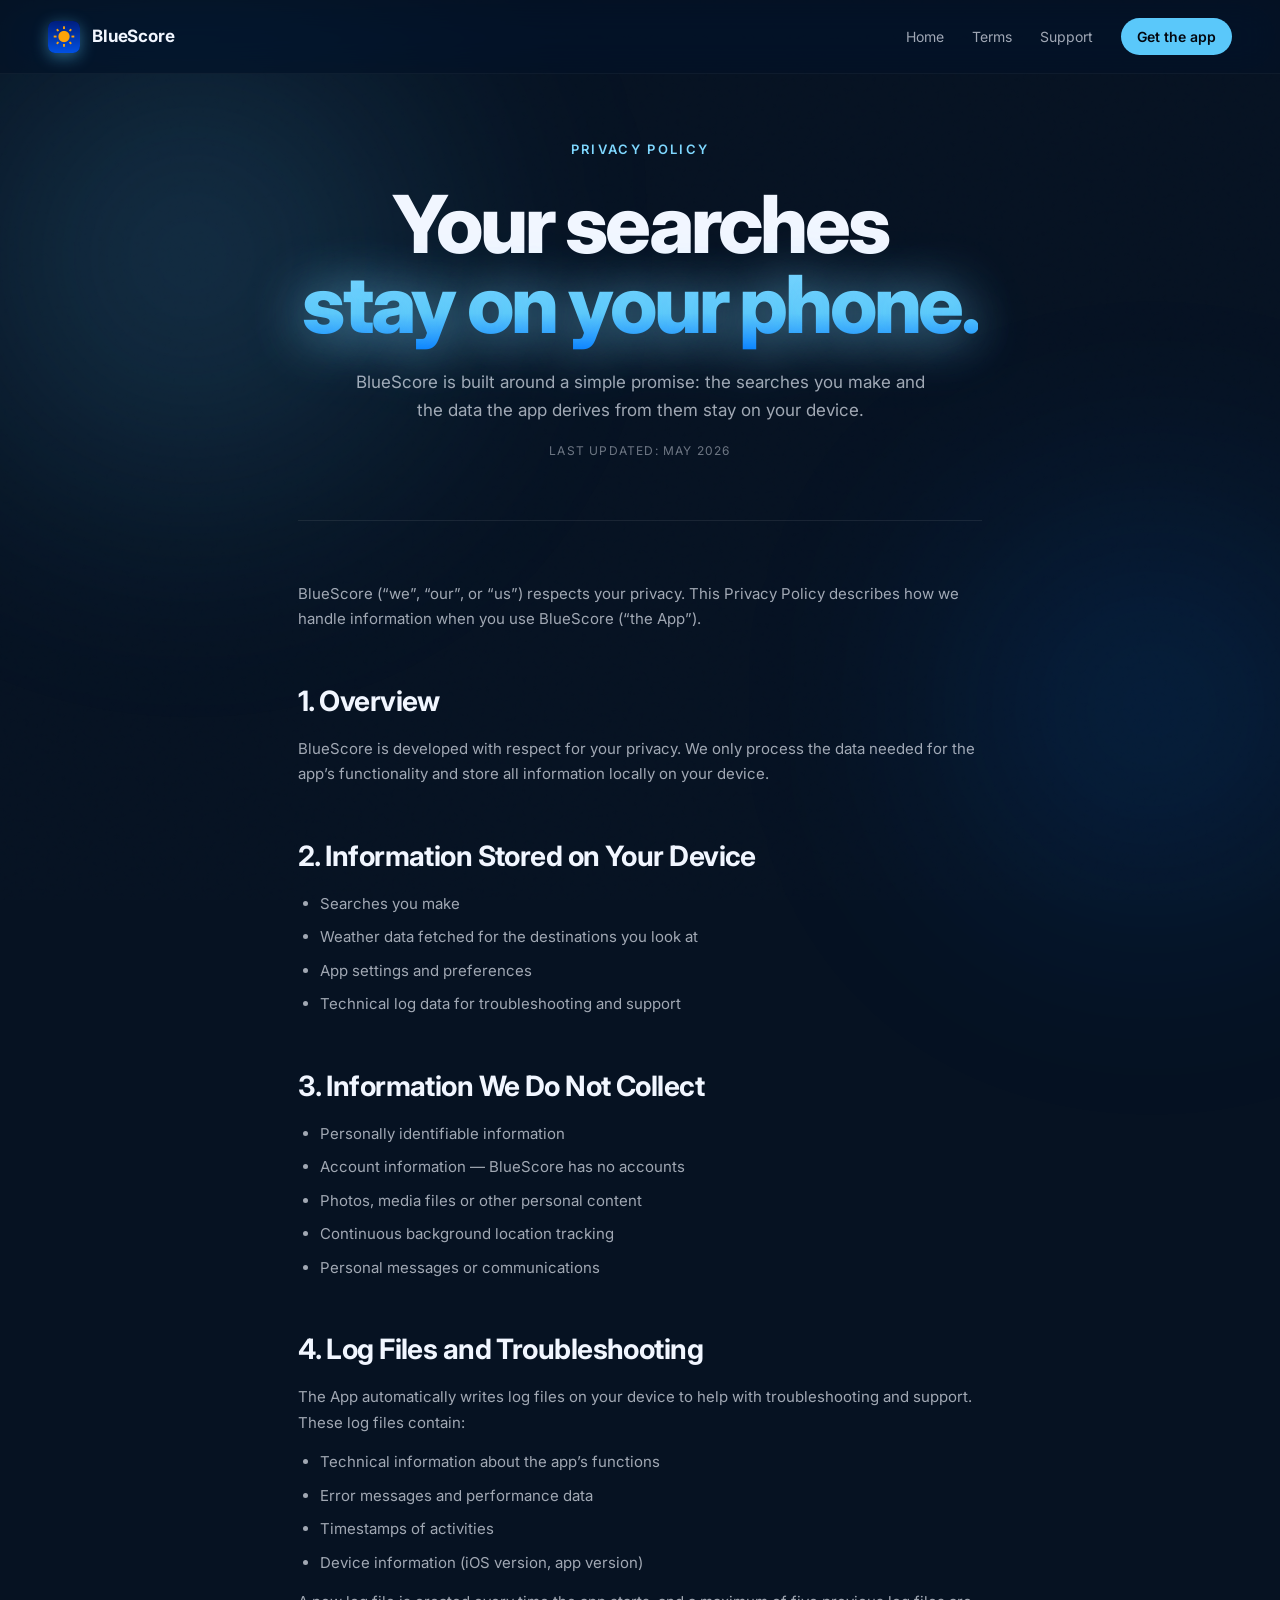
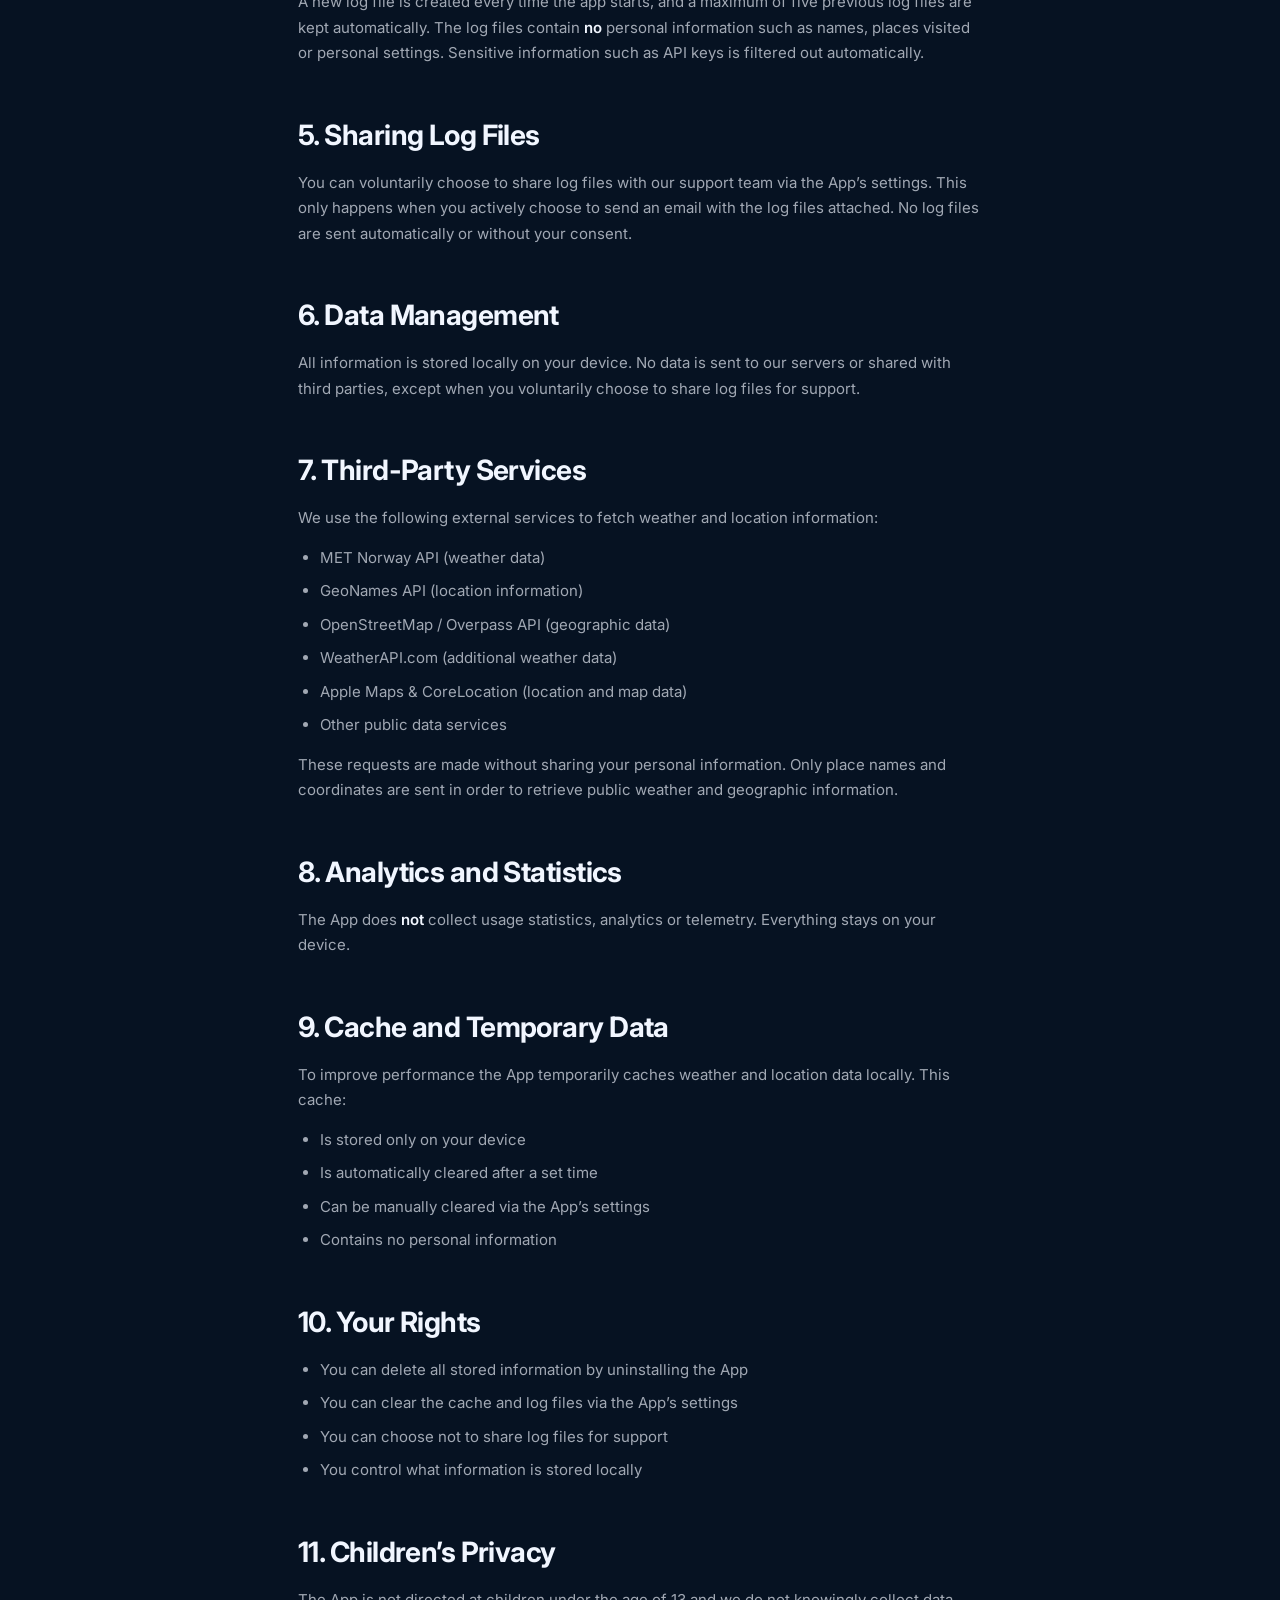
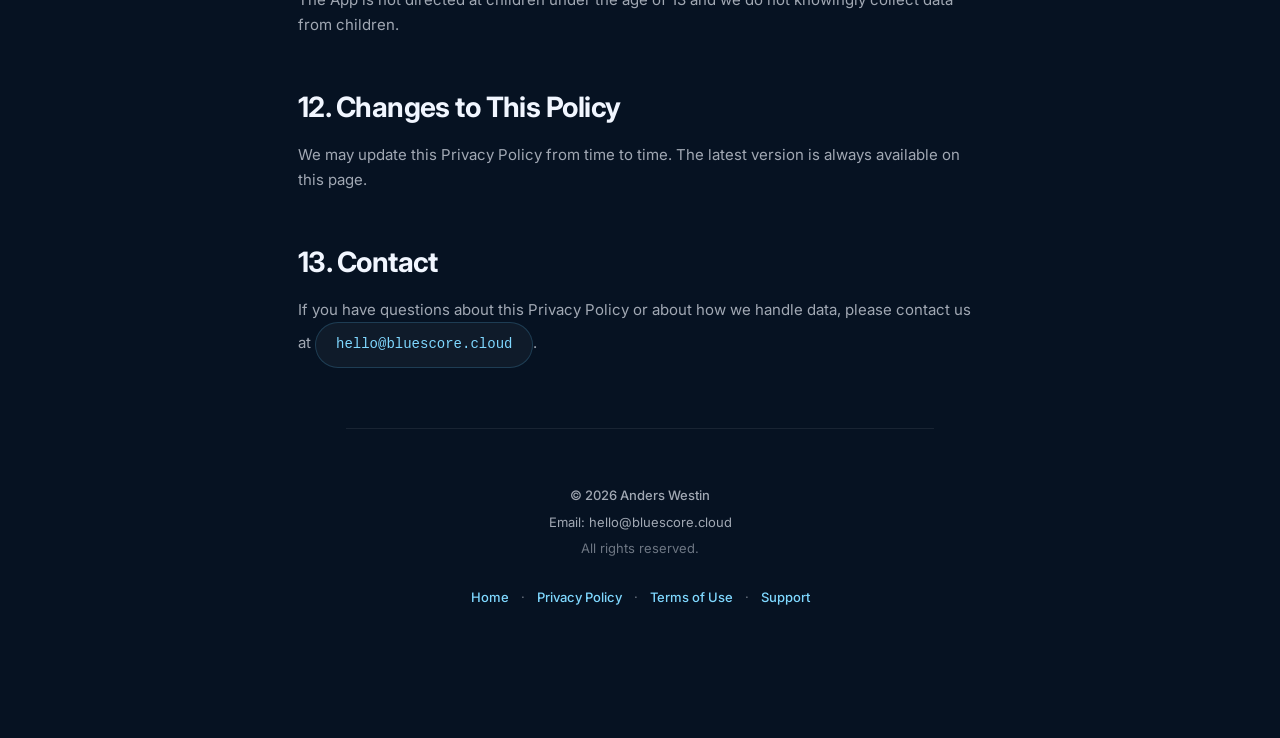
==== commit c2e62867: "Sync landing page from BlueScore@37c5701 Source: andropandro/BlueScore (main) Commit: 37c5701027778d" ====
--- a/privacypolicy/index.html
+++ b/privacypolicy/index.html
@@ -9,7 +9,7 @@
 
     <link rel="icon" type="image/png" href="../BlueScore-iOS.png" />
     <link rel="apple-touch-icon" href="../BlueScore-iOS.png" />
-    <link rel="stylesheet" href="../styles.css?v=3" />
+    <link rel="stylesheet" href="../styles.css?v=4" />
     <link rel="preconnect" href="https://fonts.googleapis.com" />
     <link rel="preconnect" href="https://fonts.gstatic.com" crossorigin />
     <link href="https://fonts.googleapis.com/css2?family=Inter:wght@300;400;500;600;700;800;900&display=swap" rel="stylesheet" />
@@ -133,7 +133,7 @@
         </section>
 
         <footer class="footer">
-            <p class="footer__copyright">&copy; 2026 BlueScore</p>
+            <p class="footer__copyright">&copy; 2026 Anders Westin</p>
             <p>Email: <a href="mailto:hello@bluescore.cloud">hello@bluescore.cloud</a></p>
             <p class="footer__sub">All rights reserved.</p>
             <p class="footer__links">
--- a/styles.css
+++ b/styles.css
@@ -567,15 +567,22 @@
     position: relative;
     width: clamp(220px, 24vw, 300px);
     aspect-ratio: 9 / 19.5;
-    background: linear-gradient(160deg, #1c2233, #0a0f1a);
+    /* Lighter, cooler metallic gradient so the bezel stays visible against
+       the dark navy page background instead of fading into it. */
+    background: linear-gradient(160deg, #3a4360 0%, #232a40 45%, #161b2a 100%);
     border-radius: 38px;
     padding: 10px;
     box-shadow:
+        /* Outer rim ring: clearly visible halo so the device silhouette
+           reads even when the page background is near-black. */
+        0 0 0 1px rgba(180, 200, 230, 0.18),
+        0 0 0 2px rgba(0, 0, 0, 0.55),
         0 40px 100px rgba(0, 0, 0, 0.55),
-        0 10px 30px rgba(0, 0, 0, 0.4),
-        inset 0 1px 0 rgba(255, 255, 255, 0.08),
-        0 0 0 1px rgba(255, 255, 255, 0.04);
-    overflow: hidden;
+        0 10px 30px rgba(0, 0, 0, 0.45),
+        /* Top-edge highlight gives the bezel a slight glassy curve. */
+        inset 0 1px 0 rgba(255, 255, 255, 0.18),
+        inset 0 -1px 0 rgba(255, 255, 255, 0.05);
+    overflow: visible;
 }
 
 /* Side-button highlights */
@@ -585,8 +592,9 @@
     position: absolute;
     left: -2px;
     width: 3px;
-    background: linear-gradient(90deg, #2a3042, transparent);
+    background: linear-gradient(90deg, #4a536e, #2a3042 70%, transparent);
     border-radius: 2px;
+    box-shadow: 0 0 0 1px rgba(0, 0, 0, 0.3);
 }
 
 .phone-frame::before { top: 22%; height: 8%; }
@@ -607,6 +615,11 @@
     object-position: top center;
     background: #000;
     z-index: 2;
+    /* Inner bezel-to-glass seam keeps the screenshot from looking glued
+       directly onto the frame. */
+    box-shadow:
+        0 0 0 1px rgba(0, 0, 0, 0.85),
+        inset 0 0 0 1px rgba(255, 255, 255, 0.04);
 }
 
 .phone-frame__placeholder {
